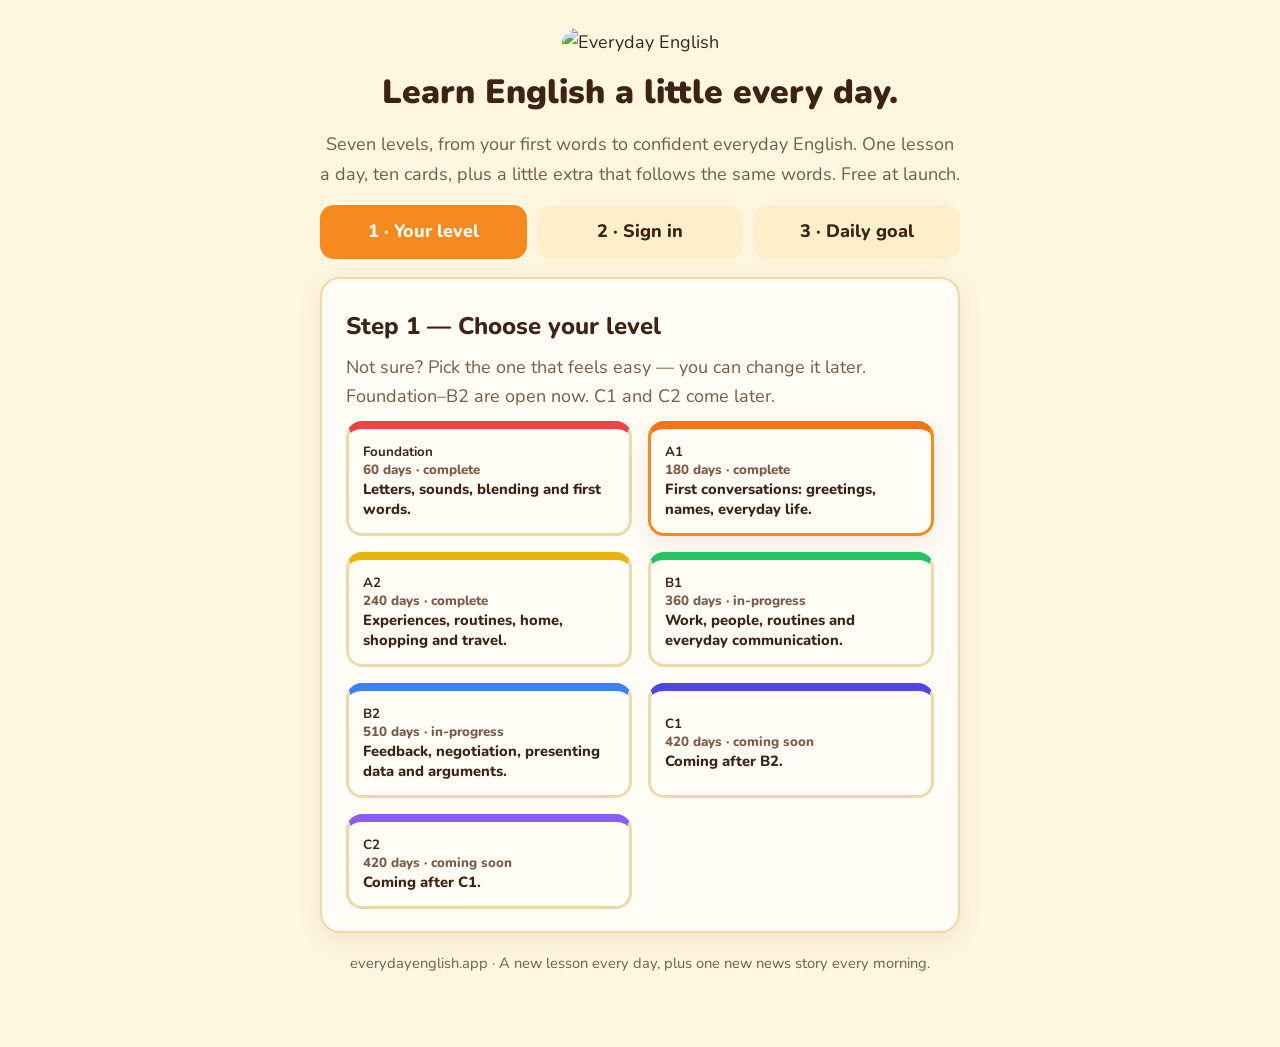
==== website/index.html @ fe1628c3 "Add Everyday English website v1 (static site in website/)" ====
<!DOCTYPE html>
<html lang="en">
<head>
<meta charset="utf-8">
<meta name="viewport" content="width=device-width, initial-scale=1">
<title>Everyday English — Learn English a little every day</title>
<link rel="stylesheet" href="styles.css">
<script src="data/data.js"></script>
<script src="app.js"></script>
</head>
<body>
<div class="wrap narrow">
  <p style="text-align:center;margin-top:28px">
    <img src="assets/logo-wordmark-1.webp" alt="Everyday English" style="max-width:340px;width:90%;border-radius:16px">
  </p>
  <h1 style="text-align:center">Learn English a little every day.</h1>
  <p style="text-align:center" class="muted">Seven levels, from your first words to confident everyday English.
  One lesson a day, ten cards, plus a little extra that follows the same words.
  Free at launch.</p>

  <div class="steps" id="steps">
    <div class="step on" data-step="1">1 · Your level</div>
    <div class="step" data-step="2">2 · Sign in</div>
    <div class="step" data-step="3">3 · Daily goal</div>
  </div>

  <!-- Step 1: level choice -->
  <section class="card" id="step1">
    <h2>Step 1 — Choose your level</h2>
    <p class="muted">Not sure? Pick the one that feels easy — you can change it later.
    Foundation–B2 are open now. C1 and C2 come later.</p>
    <div class="grid cols2" id="levelChoices"></div>
  </section>

  <!-- Step 2: sign-in (PLACEHOLDER — Firebase Auth not connected yet) -->
  <section class="card" id="step2" hidden>
    <h2>Step 2 — Sign in to save your progress</h2>
    <p>Your progress lives in your account, so it follows you from your computer
    to your phone. We never ask for your gender — only which colour theme you like,
    in Settings.</p>
    <div class="notice"><strong>Demo placeholder.</strong> Google and Apple sign-in are
    not connected yet — Firebase Auth is the next build step, and no account is
    created here. For this preview, tap a button to continue as a demo learner.
    Nothing is sent anywhere.</div>
    <p>
      <button class="btn google" id="googleBtn">Continue with Google</button>
      <button class="btn apple" id="appleBtn">Continue with Apple</button>
    </p>
    <p class="small muted" id="signinNote"></p>
  </section>

  <!-- Step 3: daily goal + reminder -->
  <section class="card" id="step3" hidden>
    <h2>Step 3 — Your daily goal</h2>
    <label for="goalMinutes">How long will you learn each day?</label>
    <select id="goalMinutes">
      <option value="10">10 minutes — one short lesson</option>
      <option value="20" selected>20 minutes — lesson + extras</option>
      <option value="30">30 minutes — lesson, extras + review</option>
    </select>
    <label for="reminderTime">Remind me at</label>
    <input type="time" id="reminderTime" value="09:00">
    <p class="small muted">Reminders are saved with your account. In this preview they are
    stored in this browser only (placeholder for a push / email reminder).</p>
    <p><button class="btn" id="startBtn">Start learning →</button></p>
  </section>

  <p class="small muted" style="text-align:center">everydayenglish.app · A new lesson every day,
  plus one new news story every morning.</p>
</div>

<script>
(function () {
  var data = window.EE_DATA, chosen = 'a1';
  var order = ['foundation','a1','a2','b1','b2','c1','c2'];
  var box = document.getElementById('levelChoices');
  order.forEach(function (key) {
    var lv = data.levels[key];
    var open = lv.status !== 'coming-soon';
    var b = document.createElement('button');
    b.className = 'theme-swatch' + (key === chosen ? ' on' : '');
    b.style.borderTop = '8px solid ' + lv.color;
    b.disabled = !open;
    b.innerHTML = '<strong>' + lv.name + '</strong><br><span class="muted">' +
      lv.days + ' days · ' + (open ? lv.status : 'coming soon') + '</span><br>' +
      '<span class="small">' + EE.esc(lv.note) + '</span>';
    b.onclick = function () {
      chosen = key;
      box.querySelectorAll('.theme-swatch').forEach(function (x) { x.classList.remove('on'); });
      b.classList.add('on');
      show(2);
    };
    box.appendChild(b);
  });
  function show(n) {
    document.querySelectorAll('.step').forEach(function (s) {
      s.classList.toggle('on', Number(s.dataset.step) <= n);
    });
    document.getElementById('step2').hidden = n < 2;
    document.getElementById('step3').hidden = n < 3;
    if (n >= 2) document.getElementById('step2').scrollIntoView({behavior:'smooth', block:'start'});
  }
  function demoSignIn(provider) {
    var p = EE.progress();
    p.provider = provider + ' (demo — Firebase Auth placeholder)';
    p.level = chosen;
    p.paidEntitlement = false; /* free at launch; flag exists from day one */
    EE.saveProgress(p);
    document.getElementById('signinNote').textContent =
      'Signed in as a demo learner with ' + provider + '. No real account was created.';
    show(3);
    document.getElementById('step3').scrollIntoView({behavior:'smooth'});
  }
  document.getElementById('googleBtn').onclick = function () { demoSignIn('Google'); };
  document.getElementById('appleBtn').onclick = function () { demoSignIn('Apple'); };
  document.getElementById('startBtn').onclick = function () {
    var p = EE.progress();
    p.level = chosen;
    p.goalMinutes = Number(document.getElementById('goalMinutes').value);
    p.reminderTime = document.getElementById('reminderTime').value;
    if (!p.currentDay) p.currentDay = 1;
    EE.saveProgress(p);
    location.href = 'home.html';
  };
})();
</script>
</body>
</html>
---- website/styles.css ----
/* Everyday English — v1 styles. CI: warm cream default, Nunito, rounded, large type.
   Themes are chosen in Settings and stored in localStorage (placeholder for
   a Firestore user profile). Level colours come from CI.md (rainbow order). */
@import url('https://fonts.googleapis.com/css2?family=Nunito:wght@400;600;700;800;900&display=swap');

:root{
  --bg:#FFF6E0; --surface:#FFFDF6; --surface-2:#FDEFC9;
  --text:#3D2314; --muted:#7A5A44;
  --primary:#F68A1E; --primary-dark:#D96F0A; --accent:#7A2A1A;
  --border:#F0D9A8; --good:#22C55E; --radius:20px;
  --level:#F68A1E;
  --shadow:0 6px 24px rgba(122,42,26,.10);
}
html[data-theme="male"]{
  --bg:#EAF2F8; --surface:#FFFFFF; --surface-2:#DCEBF5;
  --text:#122A44; --muted:#4A6B8A;
  --primary:#0F766E; --primary-dark:#0B5A54; --accent:#1E3A5F;
  --border:#C3D6E8;
  --shadow:0 6px 24px rgba(30,58,95,.12);
}
html[data-theme="female"]{
  --bg:#FFF5F7; --surface:#FFFFFF; --surface-2:#FDE7F0;
  --text:#4A2B3A; --muted:#8A5A74;
  --primary:#EC4899; --primary-dark:#C9337F; --accent:#7C3AED;
  --border:#F5C6DC;
  --shadow:0 6px 24px rgba(124,58,237,.10);
}
*{box-sizing:border-box}
body{
  margin:0; background:var(--bg); color:var(--text);
  font-family:'Nunito',system-ui,-apple-system,'Segoe UI',sans-serif;
  font-size:18px; line-height:1.65;
}
a{color:var(--primary-dark)}
h1,h2,h3{line-height:1.25;margin:.4em 0 .5em}
h1{font-size:2.1rem;font-weight:900}
h2{font-size:1.5rem;font-weight:800}
h3{font-size:1.2rem;font-weight:800}
p{margin:.5em 0}
.wrap{max-width:960px;margin:0 auto;padding:0 20px 64px}
.narrow{max-width:680px}
header.site{
  position:sticky;top:0;z-index:10;background:var(--bg);
  border-bottom:2px solid var(--border);
}
header.site .bar{max-width:960px;margin:0 auto;padding:10px 20px;
  display:flex;align-items:center;gap:16px;flex-wrap:wrap}
.logo img{height:52px;width:auto;display:block;border-radius:12px}
nav.main{display:flex;gap:6px;flex-wrap:wrap;margin-left:auto}
nav.main a{
  text-decoration:none;color:var(--text);font-weight:800;
  padding:8px 14px;border-radius:999px;
}
nav.main a:hover,nav.main a.active{background:var(--surface-2)}
.card{
  background:var(--surface);border:2px solid var(--border);
  border-radius:var(--radius);padding:22px 24px;margin:18px 0;
  box-shadow:var(--shadow);
}
.card.accent{border-color:var(--level);border-top:8px solid var(--level)}
.pill{
  display:inline-block;padding:4px 12px;border-radius:999px;
  background:var(--surface-2);font-weight:800;font-size:.85rem;
}
.pill.level{background:var(--level);color:#fff}
.btn{
  display:inline-block;border:0;cursor:pointer;text-decoration:none;
  background:var(--primary);color:#fff;font-weight:900;font-size:1.05rem;
  font-family:inherit;padding:14px 26px;border-radius:999px;
  box-shadow:0 4px 0 var(--primary-dark);
}
.btn:hover{filter:brightness(1.05)}
.btn:active{transform:translateY(2px);box-shadow:0 2px 0 var(--primary-dark)}
.btn.ghost{background:var(--surface);color:var(--text);
  border:2px solid var(--border);box-shadow:none}
.btn.google{background:#fff;color:#1f1f1f;border:2px solid #dadce0;box-shadow:0 2px 0 #dadce0}
.btn.apple{background:#111;color:#fff;box-shadow:0 4px 0 #000}
.btn.small{padding:9px 18px;font-size:.95rem}
.muted{color:var(--muted)}
.small{font-size:.92rem}
.grid{display:grid;gap:16px}
.grid.cols2{grid-template-columns:repeat(auto-fit,minmax(260px,1fr))}
.grid.cols3{grid-template-columns:repeat(auto-fit,minmax(200px,1fr))}
.level-card{cursor:pointer;text-decoration:none;color:inherit;display:block}
.level-card .top{display:flex;align-items:center;gap:14px}
.level-card h3{margin:0}
.ring{flex:0 0 auto}
.ring svg{display:block}
.ring .pct{font-weight:900;font-size:.9rem}
.visited-dot{
  display:inline-flex;align-items:center;gap:6px;font-weight:800;font-size:.9rem;
}
.visited-dot .dot{width:12px;height:12px;border-radius:50%;background:#D8C9A8;display:inline-block}
.visited-dot.done{color:var(--good)}
.visited-dot.done .dot{background:var(--good)}
.day-row{
  display:flex;align-items:center;gap:12px;padding:12px 6px;
  border-bottom:1px solid var(--border);text-decoration:none;color:inherit;
}
.day-row:hover{background:var(--surface-2);border-radius:12px}
.day-row .n{
  width:44px;height:44px;border-radius:50%;flex:0 0 auto;
  display:flex;align-items:center;justify-content:center;
  background:var(--surface-2);font-weight:900;
}
.day-row.done .n{background:var(--good);color:#fff}
.day-row .t{flex:1}
.tabs{display:flex;gap:8px;flex-wrap:wrap;margin:12px 0}
.tab{
  border:2px solid var(--border);background:var(--surface);
  font-family:inherit;font-weight:800;font-size:1rem;color:var(--text);
  padding:10px 16px;border-radius:999px;cursor:pointer;
}
.tab.active{background:var(--primary);border-color:var(--primary);color:#fff}
.tabpane{display:none}
.tabpane.active{display:block}
.flashcard{
  background:var(--surface-2);border-radius:16px;padding:20px;
  margin:10px 0;
}
.flashcard .word{font-size:1.6rem;font-weight:900}
.flashcard .ipa{color:var(--muted);font-weight:700}
.kv{display:grid;grid-template-columns:1fr 2fr;gap:6px 14px}
.kv dt{font-weight:900}
.kv dd{margin:0}
.notice{
  background:#FFF3CD;border:2px dashed #D9A406;border-radius:14px;
  padding:14px 18px;margin:16px 0;font-size:.95rem;
}
label{display:block;font-weight:800;margin:14px 0 6px}
select,input[type="time"]{
  font-family:inherit;font-size:1.05rem;padding:10px 14px;
  border:2px solid var(--border);border-radius:12px;background:var(--surface);
  color:var(--text);width:100%;max-width:320px;
}
.steps{display:flex;gap:10px;flex-wrap:wrap;margin:16px 0}
.step{
  flex:1;min-width:140px;text-align:center;padding:12px;border-radius:14px;
  background:var(--surface-2);font-weight:800;
}
.step.on{background:var(--primary);color:#fff}
blockquote{
  margin:12px 0;padding:14px 18px;border-left:6px solid var(--level);
  background:var(--surface-2);border-radius:0 14px 14px 0;font-style:italic;
}
footer.site{border-top:2px solid var(--border);padding:20px;text-align:center}
.theme-pick{display:flex;gap:12px;flex-wrap:wrap}
.theme-swatch{
  border:3px solid var(--border);border-radius:16px;padding:14px;cursor:pointer;
  background:var(--surface);font-family:inherit;font-weight:800;color:var(--text);
  min-width:150px;text-align:left;
}
.theme-swatch.on{border-color:var(--primary);box-shadow:var(--shadow)}
.theme-swatch .dots{display:flex;gap:6px;margin-bottom:8px}
.theme-swatch .dots i{width:22px;height:22px;border-radius:50%;display:block}
@media (max-width:600px){body{font-size:17px}h1{font-size:1.7rem}.logo img{height:42px}}
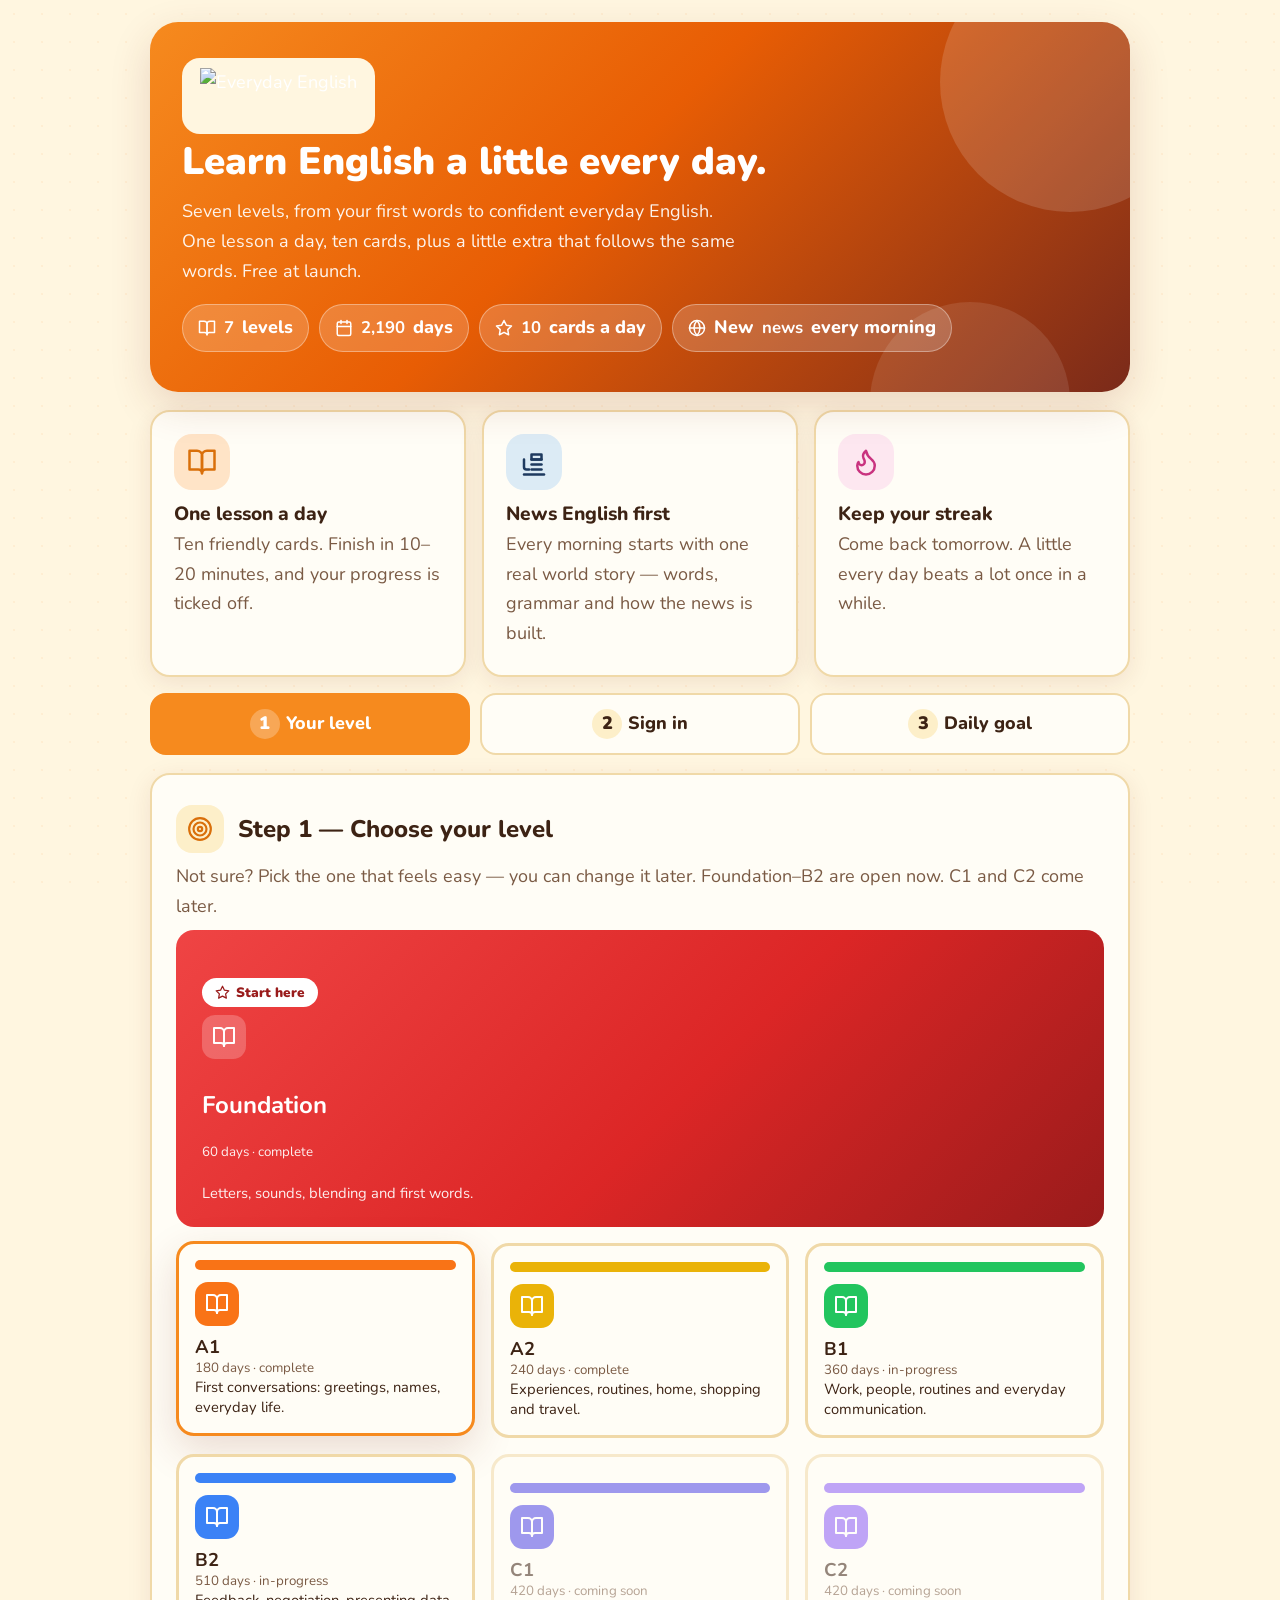
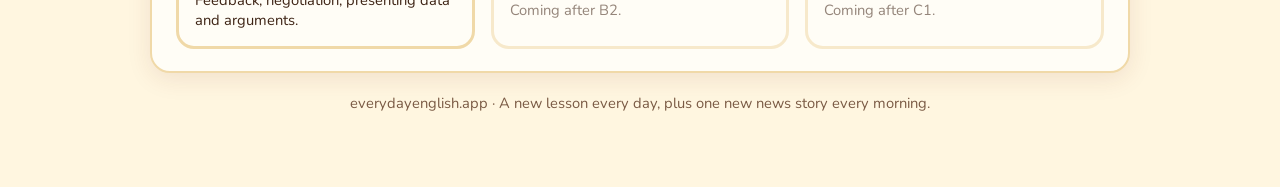
==== commit 5b537b15: "Website v2: professional design, SVG icons, colour blocks, Foundation full-width layout" ====
--- a/website/index.html
+++ b/website/index.html
@@ -5,28 +5,58 @@
 <meta name="viewport" content="width=device-width, initial-scale=1">
 <title>Everyday English — Learn English a little every day</title>
 <link rel="stylesheet" href="styles.css">
+<style>body{background:#FFF6E0;color:#3D2314;font-family:'Nunito',system-ui,sans-serif}img{max-width:100%}</style>
 <script src="data/data.js"></script>
 <script src="app.js"></script>
 </head>
 <body>
-<div class="wrap narrow">
-  <p style="text-align:center;margin-top:28px">
-    <img src="assets/logo-wordmark-1.webp" alt="Everyday English" style="max-width:340px;width:90%;border-radius:16px">
-  </p>
-  <h1 style="text-align:center">Learn English a little every day.</h1>
-  <p style="text-align:center" class="muted">Seven levels, from your first words to confident everyday English.
-  One lesson a day, ten cards, plus a little extra that follows the same words.
-  Free at launch.</p>
+<div class="wrap">
+  <!-- Hero -->
+  <section class="hero">
+    <span class="logo-band"><img src="assets/logo-wordmark-1.webp" alt="Everyday English"></span>
+    <h1>Learn English a little every day.</h1>
+    <p>Seven levels, from your first words to confident everyday English.
+    One lesson a day, ten cards, plus a little extra that follows the same words.
+    Free at launch.</p>
+    <div class="stat-chips">
+      <span class="stat-chip"><svg viewBox="0 0 24 24" fill="none" stroke="currentColor" stroke-width="2" stroke-linecap="round" stroke-linejoin="round"><path d="M2 3h6a4 4 0 0 1 4 4v14a3 3 0 0 0-3-3H2z"/><path d="M22 3h-6a4 4 0 0 0-4 4v14a3 3 0 0 1 3-3h7z"/></svg><b>7</b> levels</span>
+      <span class="stat-chip"><svg viewBox="0 0 24 24" fill="none" stroke="currentColor" stroke-width="2" stroke-linecap="round" stroke-linejoin="round"><rect x="3" y="4" width="18" height="18" rx="2"/><line x1="16" y1="2" x2="16" y2="6"/><line x1="8" y1="2" x2="8" y2="6"/><line x1="3" y1="10" x2="21" y2="10"/></svg><b>2,190</b> days</span>
+      <span class="stat-chip"><svg viewBox="0 0 24 24" fill="none" stroke="currentColor" stroke-width="2" stroke-linecap="round" stroke-linejoin="round"><polygon points="12 2 15.09 8.26 22 9.27 17 14.14 18.18 21.02 12 17.77 5.82 21.02 7 14.14 2 9.27 8.91 8.26 12 2"/></svg><b>10</b> cards a day</span>
+      <span class="stat-chip"><svg viewBox="0 0 24 24" fill="none" stroke="currentColor" stroke-width="2" stroke-linecap="round" stroke-linejoin="round"><circle cx="12" cy="12" r="10"/><line x1="2" y1="12" x2="22" y2="12"/><path d="M12 2a15.3 15.3 0 0 1 4 10 15.3 15.3 0 0 1-4 10 15.3 15.3 0 0 1-4-10 15.3 15.3 0 0 1 4-10z"/></svg>New <b>news</b> every morning</span>
+    </div>
+  </section>
+
+  <!-- Features -->
+  <div class="grid cols3" style="margin-top:18px">
+    <div class="feature-card">
+      <span class="ic-tile"><svg viewBox="0 0 24 24" fill="none" stroke="currentColor" stroke-width="2" stroke-linecap="round" stroke-linejoin="round"><path d="M2 3h6a4 4 0 0 1 4 4v14a3 3 0 0 0-3-3H2z"/><path d="M22 3h-6a4 4 0 0 0-4 4v14a3 3 0 0 1 3-3h7z"/></svg></span>
+      <h3>One lesson a day</h3>
+      <p>Ten friendly cards. Finish in 10–20 minutes, and your progress is ticked off.</p>
+    </div>
+    <div class="feature-card">
+      <span class="ic-tile"><svg viewBox="0 0 24 24" fill="none" stroke="currentColor" stroke-width="2" stroke-linecap="round" stroke-linejoin="round"><path d="M4 22h16"/><path d="M18 14h-8"/><path d="M18 18h-8"/><path d="M18 10h-8"/><path d="M10 6h8v4h-8zM4 10v6a2 2 0 0 0 2 2h2"/></svg></span>
+      <h3>News English first</h3>
+      <p>Every morning starts with one real world story — words, grammar and how the news is built.</p>
+    </div>
+    <div class="feature-card">
+      <span class="ic-tile"><svg viewBox="0 0 24 24" fill="none" stroke="currentColor" stroke-width="2" stroke-linecap="round" stroke-linejoin="round"><path d="M8.5 14.5A2.5 2.5 0 0 0 11 12c0-1.38-.5-2-1-3-1.072-2.143-.224-4.054 2-6 .5 2.5 2 4.9 4 6.5 2 1.6 3 3.5 3 5.5a7 7 0 1 1-14 0c0-1.153.433-2.294 1-3a2.5 2.5 0 0 0 2.5 2.5z"/></svg></span>
+      <h3>Keep your streak</h3>
+      <p>Come back tomorrow. A little every day beats a lot once in a while.</p>
+    </div>
+  </div>
 
   <div class="steps" id="steps">
-    <div class="step on" data-step="1">1 · Your level</div>
-    <div class="step" data-step="2">2 · Sign in</div>
-    <div class="step" data-step="3">3 · Daily goal</div>
+    <div class="step on" data-step="1"><span class="step-num">1</span>Your level</div>
+    <div class="step" data-step="2"><span class="step-num">2</span>Sign in</div>
+    <div class="step" data-step="3"><span class="step-num">3</span>Daily goal</div>
   </div>
 
   <!-- Step 1: level choice -->
   <section class="card" id="step1">
-    <h2>Step 1 — Choose your level</h2>
+    <div class="section-head">
+      <span class="ic-tile"><svg viewBox="0 0 24 24" fill="none" stroke="currentColor" stroke-width="2" stroke-linecap="round" stroke-linejoin="round"><circle cx="12" cy="12" r="10"/><circle cx="12" cy="12" r="6"/><circle cx="12" cy="12" r="2"/></svg></span>
+      <h2>Step 1 — Choose your level</h2>
+    </div>
     <p class="muted">Not sure? Pick the one that feels easy — you can change it later.
     Foundation–B2 are open now. C1 and C2 come later.</p>
     <div class="grid cols2" id="levelChoices"></div>
@@ -34,7 +64,10 @@
 
   <!-- Step 2: sign-in (PLACEHOLDER — Firebase Auth not connected yet) -->
   <section class="card" id="step2" hidden>
-    <h2>Step 2 — Sign in to save your progress</h2>
+    <div class="section-head">
+      <span class="ic-tile"><svg viewBox="0 0 24 24" fill="none" stroke="currentColor" stroke-width="2" stroke-linecap="round" stroke-linejoin="round"><path d="M17 21v-2a4 4 0 0 0-4-4H5a4 4 0 0 0-4 4v2"/><circle cx="9" cy="7" r="4"/><path d="M23 21v-2a4 4 0 0 0-3-3.87"/><path d="M16 3.13a4 4 0 0 1 0 7.75"/></svg></span>
+      <h2>Step 2 — Sign in to save your progress</h2>
+    </div>
     <p>Your progress lives in your account, so it follows you from your computer
     to your phone. We never ask for your gender — only which colour theme you like,
     in Settings.</p>
@@ -51,7 +84,10 @@
 
   <!-- Step 3: daily goal + reminder -->
   <section class="card" id="step3" hidden>
-    <h2>Step 3 — Your daily goal</h2>
+    <div class="section-head">
+      <span class="ic-tile"><svg viewBox="0 0 24 24" fill="none" stroke="currentColor" stroke-width="2" stroke-linecap="round" stroke-linejoin="round"><circle cx="12" cy="12" r="10"/><polyline points="12 6 12 12 16 14"/></svg></span>
+      <h2>Step 3 — Your daily goal</h2>
+    </div>
     <label for="goalMinutes">How long will you learn each day?</label>
     <select id="goalMinutes">
       <option value="10">10 minutes — one short lesson</option>
@@ -62,7 +98,7 @@
     <input type="time" id="reminderTime" value="09:00">
     <p class="small muted">Reminders are saved with your account. In this preview they are
     stored in this browser only (placeholder for a push / email reminder).</p>
-    <p><button class="btn" id="startBtn">Start learning →</button></p>
+    <p><button class="btn" id="startBtn">Start learning <svg viewBox="0 0 24 24" fill="none" stroke="currentColor" stroke-width="2" stroke-linecap="round" stroke-linejoin="round"><line x1="5" y1="12" x2="19" y2="12"/><polyline points="12 5 19 12 12 19"/></svg></button></p>
   </section>
 
   <p class="small muted" style="text-align:center">everydayenglish.app · A new lesson every day,
@@ -78,15 +114,17 @@
     var lv = data.levels[key];
     var open = lv.status !== 'coming-soon';
     var b = document.createElement('button');
-    b.className = 'theme-swatch' + (key === chosen ? ' on' : '');
-    b.style.borderTop = '8px solid ' + lv.color;
+    b.className = 'level-choice' + (key === chosen ? ' on' : '') + (key === 'foundation' ? ' featured' : '');
+    b.style.setProperty('--level', lv.color);
     b.disabled = !open;
-    b.innerHTML = '<strong>' + lv.name + '</strong><br><span class="muted">' +
+    b.innerHTML = (key === 'foundation' ? '<span class="start-badge">' + EE.icon('star') + ' Start here</span>' : '') +
+      '<span class="ic-tile level" style="--level:' + lv.color + '">' + EE.icon('book') + '</span>' +
+      '<br><strong>' + lv.name + '</strong><br><span class="muted">' +
       lv.days + ' days · ' + (open ? lv.status : 'coming soon') + '</span><br>' +
       '<span class="small">' + EE.esc(lv.note) + '</span>';
     b.onclick = function () {
       chosen = key;
-      box.querySelectorAll('.theme-swatch').forEach(function (x) { x.classList.remove('on'); });
+      box.querySelectorAll('.level-choice').forEach(function (x) { x.classList.remove('on'); });
       b.classList.add('on');
       show(2);
     };
--- a/website/styles.css
+++ b/website/styles.css
@@ -1,35 +1,59 @@
-/* Everyday English — v1 styles. CI: warm cream default, Nunito, rounded, large type.
+/* Everyday English — v2 design system.
+   CI: warm cream default, Nunito, rounded, large type. Wordmark No.1 only, no icon.
+   Level colours (rainbow, CI.md): Foundation #EF4444, A1 #F97316, A2 #EAB308,
+   B1 #22C55E, B2 #3B82F6, C1 #4F46E5, C2 #8B5CF6.
    Themes are chosen in Settings and stored in localStorage (placeholder for
-   a Firestore user profile). Level colours come from CI.md (rainbow order). */
+   a Firestore user profile). */
 @import url('https://fonts.googleapis.com/css2?family=Nunito:wght@400;600;700;800;900&display=swap');
 
 :root{
-  --bg:#FFF6E0; --surface:#FFFDF6; --surface-2:#FDEFC9;
-  --text:#3D2314; --muted:#7A5A44;
-  --primary:#F68A1E; --primary-dark:#D96F0A; --accent:#7A2A1A;
-  --border:#F0D9A8; --good:#22C55E; --radius:20px;
+  --bg:#FFF6E0; --surface:#FFFDF6; --surface-2:#FDEFC9; --surface-3:#FFF1D6;
+  --text:#3D2314; --muted:#7A5A44; --muted-2:#9C7B62;
+  --primary:#F68A1E; --primary-dark:#D96F0A; --primary-deep:#E85D04;
+  --accent:#7A2A1A;
+  --border:#F0D9A8; --good:#22C55E; --good-dark:#15803D;
+  --radius:20px; --radius-lg:28px;
   --level:#F68A1E;
   --shadow:0 6px 24px rgba(122,42,26,.10);
+  --shadow-lg:0 14px 40px rgba(122,42,26,.16);
+  --grad-hero:linear-gradient(135deg,#F68A1E 0%,#E85D04 45%,#7A2A1A 100%);
+  --grad-news:linear-gradient(135deg,#1E3A5F 0%,#4F46E5 55%,#7C3AED 100%);
+  --grad-warm:linear-gradient(135deg,#FFE8B3,#FFD166);
 }
 html[data-theme="male"]{
-  --bg:#EAF2F8; --surface:#FFFFFF; --surface-2:#DCEBF5;
-  --text:#122A44; --muted:#4A6B8A;
-  --primary:#0F766E; --primary-dark:#0B5A54; --accent:#1E3A5F;
+  --bg:#EAF2F8; --surface:#FFFFFF; --surface-2:#DCEBF5; --surface-3:#EAF2F8;
+  --text:#122A44; --muted:#4A6B8A; --muted-2:#6B8CA8;
+  --primary:#0F766E; --primary-dark:#0B5A54; --primary-deep:#0F766E;
+  --accent:#1E3A5F;
   --border:#C3D6E8;
   --shadow:0 6px 24px rgba(30,58,95,.12);
+  --shadow-lg:0 14px 40px rgba(30,58,95,.18);
+  --grad-hero:linear-gradient(135deg,#1E3A5F 0%,#0F766E 60%,#F68A1E 100%);
+  --grad-news:linear-gradient(135deg,#122A44 0%,#1E3A5F 55%,#0F766E 100%);
+  --grad-warm:linear-gradient(135deg,#DCEBF5,#BFE3DD);
 }
 html[data-theme="female"]{
-  --bg:#FFF5F7; --surface:#FFFFFF; --surface-2:#FDE7F0;
-  --text:#4A2B3A; --muted:#8A5A74;
-  --primary:#EC4899; --primary-dark:#C9337F; --accent:#7C3AED;
+  --bg:#FFF5F7; --surface:#FFFFFF; --surface-2:#FDE7F0; --surface-3:#FFF0F5;
+  --text:#4A2B3A; --muted:#8A5A74; --muted-2:#A87A96;
+  --primary:#EC4899; --primary-dark:#C9337F; --primary-deep:#DB2777;
+  --accent:#7C3AED;
   --border:#F5C6DC;
   --shadow:0 6px 24px rgba(124,58,237,.10);
+  --shadow-lg:0 14px 40px rgba(124,58,237,.16);
+  --grad-hero:linear-gradient(135deg,#F9A8D4 0%,#EC4899 50%,#7C3AED 100%);
+  --grad-news:linear-gradient(135deg,#7C3AED 0%,#EC4899 55%,#F9A8D4 100%);
+  --grad-warm:linear-gradient(135deg,#FDE7F0,#E9D5FF);
 }
 *{box-sizing:border-box}
 body{
   margin:0; background:var(--bg); color:var(--text);
   font-family:'Nunito',system-ui,-apple-system,'Segoe UI',sans-serif;
   font-size:18px; line-height:1.65;
+}
+body::before{ /* subtle warm dot texture across the whole site */
+  content:""; position:fixed; inset:0; z-index:-1; pointer-events:none;
+  background-image:radial-gradient(rgba(246,138,30,.07) 1.5px, transparent 1.5px);
+  background-size:28px 28px;
 }
 a{color:var(--primary-dark)}
 h1,h2,h3{line-height:1.25;margin:.4em 0 .5em}
@@ -37,42 +61,58 @@
 h2{font-size:1.5rem;font-weight:800}
 h3{font-size:1.2rem;font-weight:800}
 p{margin:.5em 0}
-.wrap{max-width:960px;margin:0 auto;padding:0 20px 64px}
-.narrow{max-width:680px}
+.wrap{max-width:1020px;margin:0 auto;padding:0 20px 64px}
+.narrow{max-width:720px}
+
+/* ---------- header ---------- */
 header.site{
-  position:sticky;top:0;z-index:10;background:var(--bg);
-  border-bottom:2px solid var(--border);
-}
-header.site .bar{max-width:960px;margin:0 auto;padding:10px 20px;
+  position:sticky;top:0;z-index:10;background:var(--surface);
+  border-bottom:3px solid var(--primary);
+  box-shadow:0 4px 18px rgba(122,42,26,.08);
+}
+header.site .bar{max-width:1020px;margin:0 auto;padding:10px 20px;
   display:flex;align-items:center;gap:16px;flex-wrap:wrap}
 .logo img{height:52px;width:auto;display:block;border-radius:12px}
+.logo{flex:0 0 auto}
 nav.main{display:flex;gap:6px;flex-wrap:wrap;margin-left:auto}
 nav.main a{
+  display:inline-flex;align-items:center;gap:6px;
   text-decoration:none;color:var(--text);font-weight:800;
-  padding:8px 14px;border-radius:999px;
-}
-nav.main a:hover,nav.main a.active{background:var(--surface-2)}
+  padding:9px 15px;border-radius:999px;
+}
+nav.main a svg{width:18px;height:18px}
+nav.main a:hover{background:var(--surface-2)}
+nav.main a.active{background:var(--primary);color:#fff}
+
+/* ---------- generic blocks ---------- */
 .card{
   background:var(--surface);border:2px solid var(--border);
   border-radius:var(--radius);padding:22px 24px;margin:18px 0;
   box-shadow:var(--shadow);
 }
 .card.accent{border-color:var(--level);border-top:8px solid var(--level)}
+.card.flat{box-shadow:none}
 .pill{
-  display:inline-block;padding:4px 12px;border-radius:999px;
+  display:inline-flex;align-items:center;gap:6px;
+  padding:5px 13px;border-radius:999px;
   background:var(--surface-2);font-weight:800;font-size:.85rem;
 }
+.pill svg{width:15px;height:15px}
 .pill.level{background:var(--level);color:#fff}
+.pill.level[data-level="a2"]{color:#3D2314}
+.pill.white{background:rgba(255,255,255,.22);color:#fff}
 .btn{
-  display:inline-block;border:0;cursor:pointer;text-decoration:none;
+  display:inline-flex;align-items:center;gap:8px;border:0;cursor:pointer;text-decoration:none;
   background:var(--primary);color:#fff;font-weight:900;font-size:1.05rem;
   font-family:inherit;padding:14px 26px;border-radius:999px;
   box-shadow:0 4px 0 var(--primary-dark);
 }
-.btn:hover{filter:brightness(1.05)}
+.btn svg{width:20px;height:20px}
+.btn:hover{filter:brightness(1.06)}
 .btn:active{transform:translateY(2px);box-shadow:0 2px 0 var(--primary-dark)}
 .btn.ghost{background:var(--surface);color:var(--text);
   border:2px solid var(--border);box-shadow:none}
+.btn.white{background:#fff;color:var(--accent);box-shadow:0 4px 0 rgba(0,0,0,.18)}
 .btn.google{background:#fff;color:#1f1f1f;border:2px solid #dadce0;box-shadow:0 2px 0 #dadce0}
 .btn.apple{background:#111;color:#fff;box-shadow:0 4px 0 #000}
 .btn.small{padding:9px 18px;font-size:.95rem}
@@ -81,9 +121,162 @@
 .grid{display:grid;gap:16px}
 .grid.cols2{grid-template-columns:repeat(auto-fit,minmax(260px,1fr))}
 .grid.cols3{grid-template-columns:repeat(auto-fit,minmax(200px,1fr))}
-.level-card{cursor:pointer;text-decoration:none;color:inherit;display:block}
-.level-card .top{display:flex;align-items:center;gap:14px}
-.level-card h3{margin:0}
+
+/* ---------- icons ---------- */
+.ic{width:22px;height:22px;flex:0 0 auto}
+.ic-tile{
+  width:52px;height:52px;border-radius:16px;flex:0 0 auto;
+  display:inline-flex;align-items:center;justify-content:center;
+  background:var(--surface-2);color:var(--primary-dark);
+}
+.ic-tile svg{width:28px;height:28px}
+.ic-tile.solid{background:var(--primary);color:#fff}
+.ic-tile.white{background:rgba(255,255,255,.22);color:#fff}
+.ic-tile.level{background:var(--level);color:#fff}
+.section-head{display:flex;align-items:center;gap:14px;margin:8px 0 4px}
+.section-head h2{margin:0}
+.section-head .ic-tile{width:48px;height:48px}
+.section-head .ic-tile svg{width:26px;height:26px}
+
+/* ---------- hero / stat chips ---------- */
+.hero{
+  background:var(--grad-hero);color:#fff;border-radius:var(--radius-lg);
+  padding:36px 32px;margin:22px 0 8px;box-shadow:var(--shadow-lg);
+  position:relative;overflow:hidden;
+}
+.hero::after{
+  content:"";position:absolute;right:-70px;top:-70px;width:260px;height:260px;
+  border-radius:50%;background:rgba(255,255,255,.14);
+}
+.hero::before{
+  content:"";position:absolute;right:60px;bottom:-110px;width:200px;height:200px;
+  border-radius:50%;background:rgba(255,255,255,.10);
+}
+.hero h1{color:#fff;margin:.1em 0 .3em;font-size:2.4rem}
+.hero p{color:rgba(255,255,255,.92);max-width:560px}
+.hero .logo-band{background:#FFF6E0;border-radius:18px;padding:10px 18px;display:inline-block}
+.hero .logo-band img{height:56px;width:auto;display:block}
+.hero-badge{
+  display:inline-flex;align-items:center;gap:7px;background:rgba(255,255,255,.22);
+  border:1px solid rgba(255,255,255,.4);color:#fff;font-weight:800;font-size:.9rem;
+  padding:6px 14px;border-radius:999px;
+}
+.hero-badge svg{width:16px;height:16px}
+.stat-chips{display:flex;gap:10px;flex-wrap:wrap;margin:18px 0 4px;position:relative;z-index:1}
+.stat-chip{
+  display:inline-flex;align-items:center;gap:8px;background:rgba(255,255,255,.18);
+  border:1px solid rgba(255,255,255,.35);border-radius:999px;padding:8px 15px;
+  font-weight:800;color:#fff;
+}
+.stat-chip svg{width:18px;height:18px}
+.stat-chip b{font-size:1.05rem}
+
+/* ---------- feature cards ---------- */
+.feature-card{
+  background:var(--surface);border:2px solid var(--border);border-radius:var(--radius);
+  padding:22px;box-shadow:var(--shadow);
+}
+.feature-card h3{margin:12px 0 4px}
+.feature-card p{margin:4px 0;color:var(--muted)}
+.feature-card .ic-tile{width:56px;height:56px;border-radius:18px}
+.feature-card .ic-tile svg{width:30px;height:30px}
+.feature-card:nth-child(1) .ic-tile{background:#FFE4C7;color:#D96F0A}
+.feature-card:nth-child(2) .ic-tile{background:#DCEBF5;color:#1E3A5F}
+.feature-card:nth-child(3) .ic-tile{background:#FDE7F0;color:#C9337F}
+
+/* ---------- level cards: full colour blocks ---------- */
+.level-card{
+  cursor:pointer;text-decoration:none;color:#fff;display:block;
+  background:linear-gradient(145deg,var(--level),color-mix(in srgb,var(--level) 72%,#000));
+  border-radius:var(--radius-lg);padding:24px;box-shadow:var(--shadow-lg);
+  border:0;position:relative;overflow:hidden;
+}
+.level-card::after{
+  content:"";position:absolute;right:-46px;top:-46px;width:150px;height:150px;
+  border-radius:50%;background:rgba(255,255,255,.16);
+}
+.level-card h3{margin:0;color:#fff;font-size:1.55rem}
+.level-card p{color:rgba(255,255,255,.92)}
+.level-card .small{color:rgba(255,255,255,.85)}
+.level-card .top{display:flex;align-items:center;gap:14px;position:relative;z-index:1}
+.level-card .body{position:relative;z-index:1}
+.level-card .ring{color:#fff}
+.level-card .ring svg circle:first-child{stroke:rgba(255,255,255,.35)}
+.level-card .ring svg text{fill:#fff}
+.level-card .pill.level{background:rgba(255,255,255,.25);color:#fff;border:1px solid rgba(255,255,255,.5)}
+.level-card[data-level="a2"]{color:#3D2314}
+.level-card[data-level="a2"] h3{color:#3D2314}
+.level-card[data-level="a2"] p,.level-card[data-level="a2"] .small{color:rgba(61,35,20,.85)}
+.level-card[data-level="a2"] .pill.level{background:rgba(255,255,255,.55);color:#3D2314;border-color:rgba(61,35,20,.25)}
+.level-card[data-level="a2"] .ring{color:#3D2314}
+.level-card[data-level="a2"] .ring svg text{fill:#3D2314}
+.level-card[data-level="a2"]::after{background:rgba(255,255,255,.35)}
+.level-card .progress{height:10px;border-radius:999px;background:rgba(255,255,255,.3);overflow:hidden;margin:14px 0 6px}
+.level-card .progress i{display:block;height:100%;background:#fff;border-radius:999px}
+.level-card[data-level="a2"] .progress{background:rgba(61,35,20,.18)}
+.level-card[data-level="a2"] .progress i{background:#3D2314}
+.level-card .go{
+  display:inline-flex;align-items:center;gap:7px;font-weight:900;margin-top:8px;
+  background:rgba(255,255,255,.22);border:1px solid rgba(255,255,255,.45);
+  padding:8px 16px;border-radius:999px;
+}
+.level-card[data-level="a2"] .go{background:rgba(255,255,255,.5);border-color:rgba(61,35,20,.3)}
+.level-card .go svg{width:17px;height:17px}
+.level-card.coming{opacity:.75}
+.level-card .big-icon{
+  position:absolute;right:14px;bottom:12px;width:64px;height:64px;opacity:.28;
+}
+.level-card .big-icon svg{width:100%;height:100%}
+
+/* level choice buttons on the landing page */
+.level-choice{
+  border:3px solid var(--border);border-radius:18px;padding:16px;cursor:pointer;
+  background:var(--surface);font-family:inherit;color:var(--text);
+  text-align:left;position:relative;overflow:hidden;
+}
+.level-choice::before{content:"";display:block;height:10px;border-radius:999px;
+  background:var(--level);margin-bottom:12px}
+.level-choice.on{border-color:var(--primary);box-shadow:var(--shadow-lg);transform:translateY(-2px)}
+.level-choice:disabled{opacity:.55;cursor:not-allowed}
+.level-choice strong{font-size:1.15rem}
+.level-choice .ic-tile{width:44px;height:44px;border-radius:13px;margin-bottom:8px}
+.level-choice .ic-tile svg{width:24px;height:24px}
+
+/* ---------- news ---------- */
+.news-hero{
+  background:var(--grad-news);color:#fff;border-radius:var(--radius-lg);
+  padding:32px;margin:20px 0;box-shadow:var(--shadow-lg);position:relative;overflow:hidden;
+}
+.news-hero::after{content:"";position:absolute;right:-60px;bottom:-90px;width:220px;height:220px;
+  border-radius:50%;background:rgba(255,255,255,.12)}
+.news-hero h1{color:#fff;margin:.3em 0;font-size:2rem}
+.news-hero p{color:rgba(255,255,255,.9)}
+.news-hero .meta{color:rgba(255,255,255,.85);font-weight:700}
+.vocab-grid{display:grid;grid-template-columns:repeat(auto-fit,minmax(240px,1fr));gap:12px;margin:12px 0}
+.vocab-card{
+  background:var(--surface-2);border:2px solid var(--border);border-left:8px solid var(--primary);
+  border-radius:16px;padding:14px 16px;
+}
+.vocab-card .word{font-size:1.2rem;font-weight:900}
+.vocab-card .ipa{color:var(--muted);font-weight:700;font-size:.92rem}
+.vocab-card p{margin:4px 0}
+.grammar-block{
+  background:var(--surface-3);border:2px solid var(--border);border-left:8px solid var(--level,#F68A1E);
+  border-radius:16px;padding:16px 18px;margin:12px 0;
+}
+.grammar-block h3{margin-top:0}
+.num-list{counter-reset:item;list-style:none;padding:0}
+.num-list li{
+  counter-increment:item;position:relative;padding:12px 12px 12px 52px;margin:10px 0;
+  background:var(--surface-2);border-radius:14px;
+}
+.num-list li::before{
+  content:counter(item);position:absolute;left:10px;top:10px;width:30px;height:30px;
+  border-radius:50%;background:var(--primary);color:#fff;font-weight:900;
+  display:flex;align-items:center;justify-content:center;
+}
+
+/* ---------- day / lesson ---------- */
 .ring{flex:0 0 auto}
 .ring svg{display:block}
 .ring .pct{font-weight:900;font-size:.9rem}
@@ -91,7 +284,7 @@
   display:inline-flex;align-items:center;gap:6px;font-weight:800;font-size:.9rem;
 }
 .visited-dot .dot{width:12px;height:12px;border-radius:50%;background:#D8C9A8;display:inline-block}
-.visited-dot.done{color:var(--good)}
+.visited-dot.done{color:var(--good-dark)}
 .visited-dot.done .dot{background:var(--good)}
 .day-row{
   display:flex;align-items:center;gap:12px;padding:12px 6px;
@@ -103,23 +296,41 @@
   display:flex;align-items:center;justify-content:center;
   background:var(--surface-2);font-weight:900;
 }
+.day-row .n svg{width:22px;height:22px}
 .day-row.done .n{background:var(--good);color:#fff}
 .day-row .t{flex:1}
 .tabs{display:flex;gap:8px;flex-wrap:wrap;margin:12px 0}
 .tab{
+  display:inline-flex;align-items:center;gap:7px;
   border:2px solid var(--border);background:var(--surface);
   font-family:inherit;font-weight:800;font-size:1rem;color:var(--text);
   padding:10px 16px;border-radius:999px;cursor:pointer;
 }
-.tab.active{background:var(--primary);border-color:var(--primary);color:#fff}
+.tab svg{width:18px;height:18px}
+.tab.active{background:var(--level,#F68A1E);border-color:var(--level,#F68A1E);color:#fff}
 .tabpane{display:none}
 .tabpane.active{display:block}
 .flashcard{
-  background:var(--surface-2);border-radius:16px;padding:20px;
-  margin:10px 0;
+  background:var(--surface-2);border:2px solid var(--border);
+  border-top:8px solid var(--level,#F68A1E);
+  border-radius:16px;padding:20px;margin:10px 0;
 }
 .flashcard .word{font-size:1.6rem;font-weight:900}
 .flashcard .ipa{color:var(--muted);font-weight:700}
+.flashcard .num-badge{
+  display:inline-flex;align-items:center;justify-content:center;
+  width:34px;height:34px;border-radius:50%;background:var(--level,#F68A1E);color:#fff;
+  font-weight:900;margin-right:8px;vertical-align:middle;
+}
+.lesson-head{
+  background:linear-gradient(135deg,var(--level),color-mix(in srgb,var(--level) 70%,#000));
+  color:#fff;border-radius:var(--radius-lg);padding:26px 28px;margin:18px 0;box-shadow:var(--shadow-lg);
+}
+.lesson-head[data-level="a2"]{color:#3D2314}
+.lesson-head[data-level="a2"] h1{color:#3D2314}
+.lesson-head[data-level="a2"] .pill.level{background:rgba(255,255,255,.55);color:#3D2314}
+.lesson-head h1{color:#fff;margin:.2em 0}
+.lesson-head .pill.level{background:rgba(255,255,255,.25);color:#fff;border:1px solid rgba(255,255,255,.5)}
 .kv{display:grid;grid-template-columns:1fr 2fr;gap:6px 14px}
 .kv dt{font-weight:900}
 .kv dd{margin:0}
@@ -135,22 +346,73 @@
 }
 .steps{display:flex;gap:10px;flex-wrap:wrap;margin:16px 0}
 .step{
-  flex:1;min-width:140px;text-align:center;padding:12px;border-radius:14px;
-  background:var(--surface-2);font-weight:800;
-}
-.step.on{background:var(--primary);color:#fff}
+  flex:1;min-width:140px;text-align:center;padding:14px 12px;border-radius:16px;
+  background:var(--surface);border:2px solid var(--border);font-weight:800;
+}
+.step .step-num{
+  display:inline-flex;align-items:center;justify-content:center;
+  width:30px;height:30px;border-radius:50%;background:var(--surface-2);
+  margin-right:6px;font-weight:900;
+}
+.step.on{background:var(--primary);border-color:var(--primary);color:#fff}
+.step.on .step-num{background:rgba(255,255,255,.25);color:#fff}
 blockquote{
-  margin:12px 0;padding:14px 18px;border-left:6px solid var(--level);
+  margin:12px 0;padding:16px 20px;border-left:6px solid var(--primary);
   background:var(--surface-2);border-radius:0 14px 14px 0;font-style:italic;
 }
 footer.site{border-top:2px solid var(--border);padding:20px;text-align:center}
 .theme-pick{display:flex;gap:12px;flex-wrap:wrap}
 .theme-swatch{
-  border:3px solid var(--border);border-radius:16px;padding:14px;cursor:pointer;
+  border:3px solid var(--border);border-radius:16px;padding:0;cursor:pointer;overflow:hidden;
   background:var(--surface);font-family:inherit;font-weight:800;color:var(--text);
-  min-width:150px;text-align:left;
-}
-.theme-swatch.on{border-color:var(--primary);box-shadow:var(--shadow)}
+  min-width:170px;text-align:left;
+}
+.theme-swatch.on{border-color:var(--primary);box-shadow:var(--shadow-lg)}
+.theme-swatch .preview{height:74px}
+.theme-swatch .preview.warm{background:linear-gradient(135deg,#FFF6E0 0%,#F68A1E 60%,#7A2A1A 100%)}
+.theme-swatch .preview.navy{background:linear-gradient(135deg,#EAF2F8 0%,#1E3A5F 55%,#0F766E 100%)}
+.theme-swatch .preview.pink{background:linear-gradient(135deg,#FFF5F7 0%,#F9A8D4 55%,#7C3AED 100%)}
+.theme-swatch .label{padding:12px 14px}
 .theme-swatch .dots{display:flex;gap:6px;margin-bottom:8px}
-.theme-swatch .dots i{width:22px;height:22px;border-radius:50%;display:block}
-@media (max-width:600px){body{font-size:17px}h1{font-size:1.7rem}.logo img{height:42px}}
+.theme-swatch .dots i{width:22px;height:22px;border-radius:50%;display:block;border:1px solid rgba(0,0,0,.12)}
+.unit-head{
+  display:flex;gap:14px;align-items:center;
+  background:var(--surface-2);border:2px solid var(--border);border-left:8px solid var(--level,#F68A1E);
+  border-radius:16px;padding:16px 18px;margin:14px 0;
+}
+@media (max-width:600px){
+  body{font-size:17px}h1{font-size:1.7rem}.logo img{height:42px}
+  .hero{padding:26px 20px}.hero h1{font-size:1.9rem}
+  .news-hero{padding:24px 20px}
+  .kv{grid-template-columns:1fr}
+}
+
+/* ---------- v2 layout correction: Foundation is a full-width featured card ----------
+   Order top to bottom: Foundation (full width), A1 | A2, B1 | B2, C1 | C2.
+   No 2-column grid with a lone C2 and an empty cell. */
+.level-choice.featured{
+  grid-column:1 / -1;
+  background:linear-gradient(135deg,#EF4444 0%,#DC2626 55%,#991B1B 100%);
+  color:#fff;border:0;padding:24px 26px;
+  display:flex;flex-direction:column;align-items:flex-start;gap:2px;
+}
+.level-choice.featured::before{background:rgba(255,255,255,.55)}
+.level-choice.featured strong{font-size:1.5rem;color:#fff}
+.level-choice.featured .muted,.level-choice.featured .small{color:rgba(255,255,255,.92)}
+.level-choice.featured .ic-tile{background:rgba(255,255,255,.22);color:#fff}
+.level-choice.featured .start-badge{
+  display:inline-flex;align-items:center;gap:6px;background:#fff;color:#991B1B;
+  font-weight:900;font-size:.85rem;padding:5px 13px;border-radius:999px;margin-bottom:6px;
+}
+.start-badge svg{width:15px;height:15px;flex:0 0 auto}
+.level-choice.featured.on{box-shadow:0 0 0 4px #fff,0 0 0 7px var(--primary);transform:none}
+.level-card.featured{grid-column:1 / -1;padding:30px 32px}
+.level-card.featured h3{font-size:2rem}
+.level-card.featured .start-badge{
+  display:inline-flex;align-items:center;gap:6px;background:rgba(255,255,255,.25);
+  border:1px solid rgba(255,255,255,.5);color:#fff;
+  font-weight:900;font-size:.85rem;padding:5px 13px;border-radius:999px;margin-bottom:10px;
+}
+/* A2 yellow: dark text on its lesson header, and a dark progress bar. */
+.lesson-head[data-level="a2"] p{color:rgba(61,35,20,.85)}
+.lesson-head[data-level="a2"] .progress{background:rgba(61,35,20,.18)}
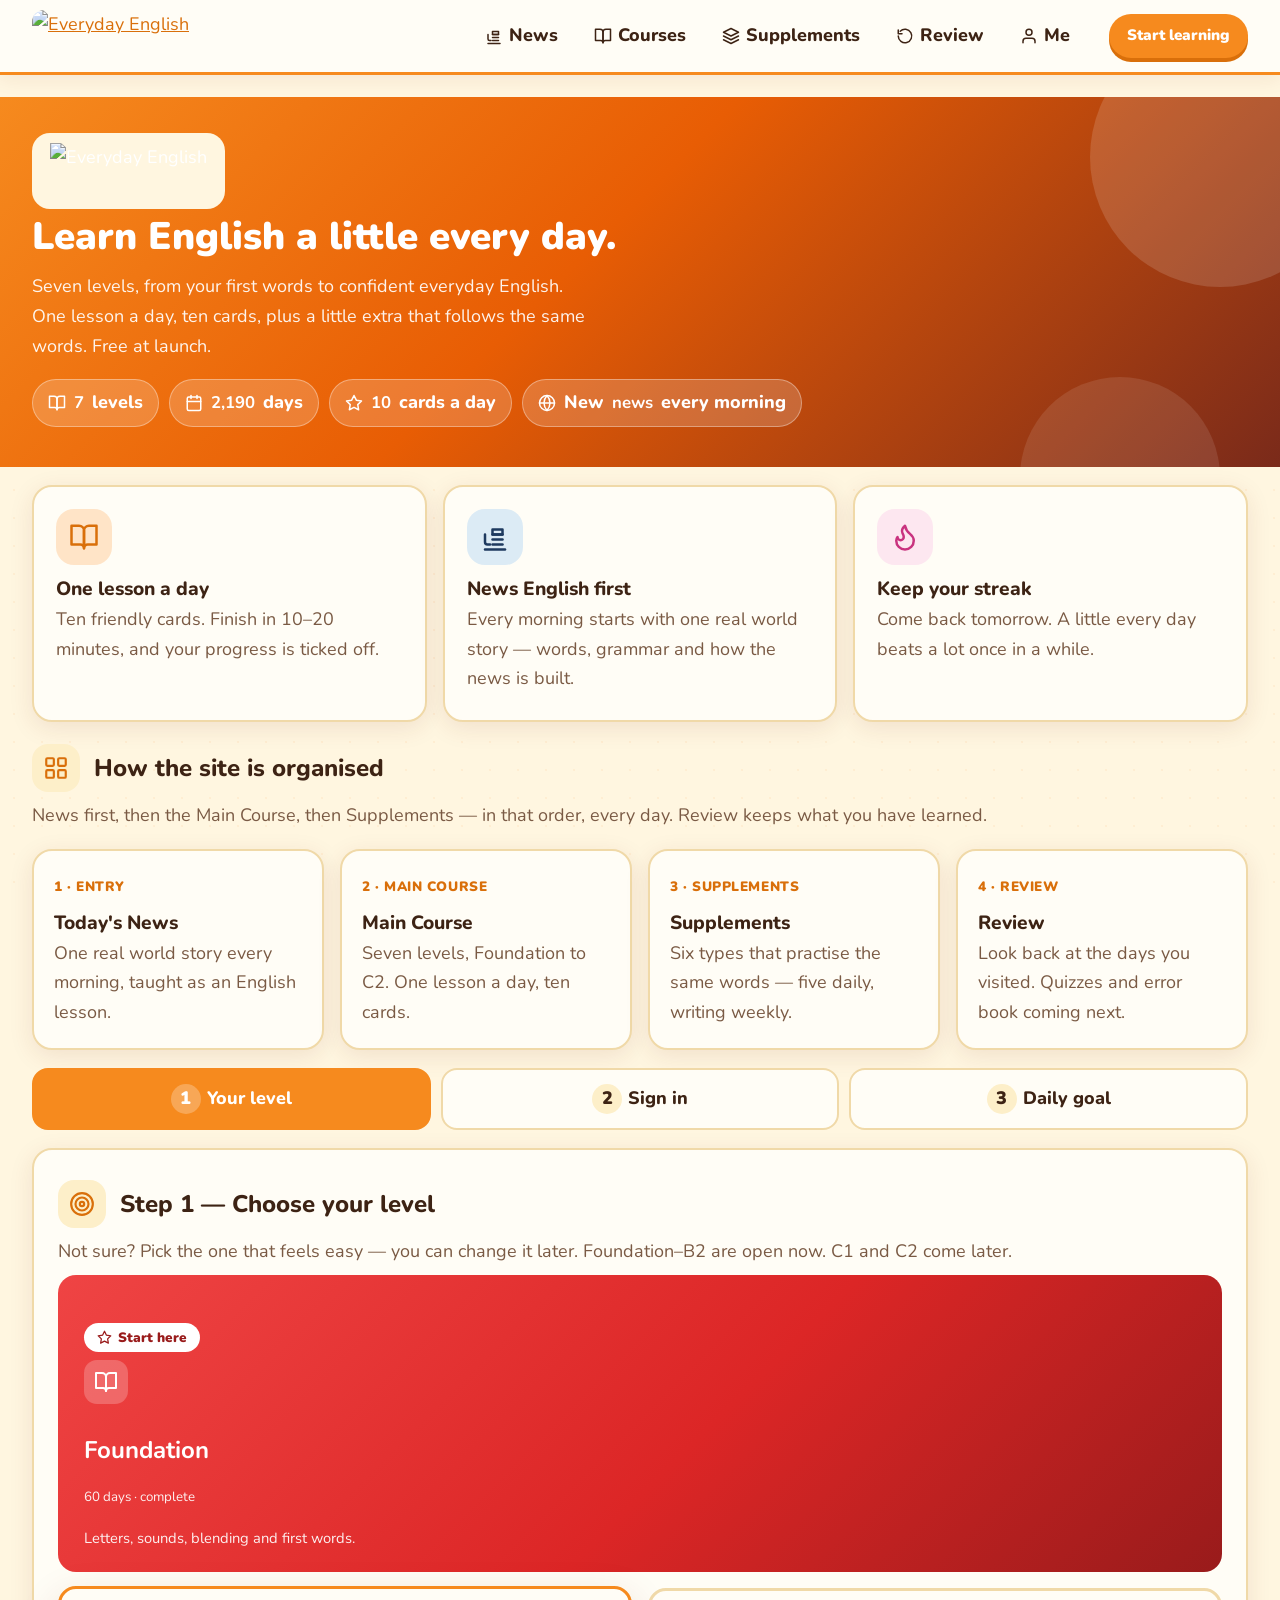
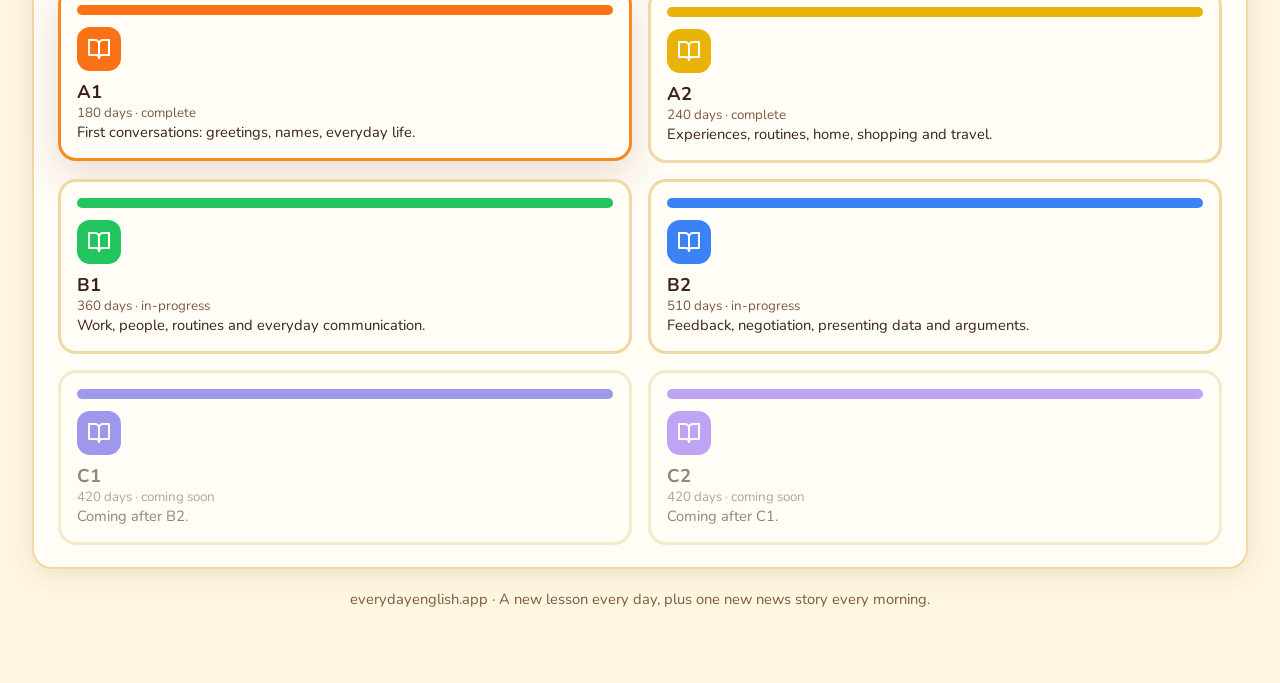
==== commit a2c4d1e4: "Website v3: full-width layout, app-ready nav (News/Courses/Supplements/Review/Me), supplements hub w" ====
--- a/website/index.html
+++ b/website/index.html
@@ -10,9 +10,20 @@
 <script src="app.js"></script>
 </head>
 <body>
+<header class="site"><div class="bar">
+  <a class="logo" href="home.html"><img src="assets/logo-wordmark-1.webp" alt="Everyday English"></a>
+  <nav class="main" aria-label="Main navigation">
+    <a href="home.html" data-nav="news"><svg viewBox="0 0 24 24" fill="none" stroke="currentColor" stroke-width="2" stroke-linecap="round" stroke-linejoin="round"><path d="M4 22h16"/><path d="M18 14h-8"/><path d="M18 18h-8"/><path d="M18 10h-8"/><path d="M10 6h8v4h-8zM4 10v6a2 2 0 0 0 2 2h2"/></svg>News</a>
+    <a href="courses.html" data-nav="courses"><svg viewBox="0 0 24 24" fill="none" stroke="currentColor" stroke-width="2" stroke-linecap="round" stroke-linejoin="round"><path d="M2 3h6a4 4 0 0 1 4 4v14a3 3 0 0 0-3-3H2z"/><path d="M22 3h-6a4 4 0 0 0-4 4v14a3 3 0 0 1 3-3h7z"/></svg>Courses</a>
+    <a href="supplements.html" data-nav="supplements"><svg viewBox="0 0 24 24" fill="none" stroke="currentColor" stroke-width="2" stroke-linecap="round" stroke-linejoin="round"><polygon points="12 2 2 7 12 12 22 7 12 2"/><polyline points="2 17 12 22 22 17"/><polyline points="2 12 12 17 22 12"/></svg>Supplements</a>
+    <a href="review.html" data-nav="review"><svg viewBox="0 0 24 24" fill="none" stroke="currentColor" stroke-width="2" stroke-linecap="round" stroke-linejoin="round"><path d="M3 12a9 9 0 1 0 2.6-6.4"/><polyline points="3 4 3 9 8 9"/></svg>Review</a>
+    <a href="settings.html" data-nav="me"><svg viewBox="0 0 24 24" fill="none" stroke="currentColor" stroke-width="2" stroke-linecap="round" stroke-linejoin="round"><path d="M20 21v-2a4 4 0 0 0-4-4H8a4 4 0 0 0-4 4v2"/><circle cx="12" cy="7" r="4"/></svg>Me</a>
+  </nav>
+  <a class="btn small header-cta" href="home.html">Start learning</a>
+</div></header>
 <div class="wrap">
   <!-- Hero -->
-  <section class="hero">
+  <section class="hero fullbleed">
     <span class="logo-band"><img src="assets/logo-wordmark-1.webp" alt="Everyday English"></span>
     <h1>Learn English a little every day.</h1>
     <p>Seven levels, from your first words to confident everyday English.
@@ -43,6 +54,19 @@
       <h3>Keep your streak</h3>
       <p>Come back tomorrow. A little every day beats a lot once in a while.</p>
     </div>
+  </div>
+
+
+  <div class="section-head" style="margin-top:22px">
+    <span class="ic-tile"><svg viewBox="0 0 24 24" fill="none" stroke="currentColor" stroke-width="2" stroke-linecap="round" stroke-linejoin="round"><rect x="3" y="3" width="7" height="7" rx="1"/><rect x="14" y="3" width="7" height="7" rx="1"/><rect x="14" y="14" width="7" height="7" rx="1"/><rect x="3" y="14" width="7" height="7" rx="1"/></svg></span>
+    <h2>How the site is organised</h2>
+  </div>
+  <p class="muted">News first, then the Main Course, then Supplements — in that order, every day. Review keeps what you have learned.</p>
+  <div class="ia-strip">
+    <a class="ia-card" href="home.html"><span class="step-no">1 · ENTRY</span><h3>Today's News</h3><p>One real world story every morning, taught as an English lesson.</p></a>
+    <a class="ia-card" href="courses.html"><span class="step-no">2 · MAIN COURSE</span><h3>Main Course</h3><p>Seven levels, Foundation to C2. One lesson a day, ten cards.</p></a>
+    <a class="ia-card" href="supplements.html"><span class="step-no">3 · SUPPLEMENTS</span><h3>Supplements</h3><p>Six types that practise the same words — five daily, writing weekly.</p></a>
+    <a class="ia-card" href="review.html"><span class="step-no">4 · REVIEW</span><h3>Review</h3><p>Look back at the days you visited. Quizzes and error book coming next.</p></a>
   </div>
 
   <div class="steps" id="steps">
@@ -162,5 +186,12 @@
   };
 })();
 </script>
+<nav class="tabbar" aria-label="App navigation">
+  <a href="home.html" data-tab="news"><svg viewBox="0 0 24 24" fill="none" stroke="currentColor" stroke-width="2" stroke-linecap="round" stroke-linejoin="round"><path d="M4 22h16"/><path d="M18 14h-8"/><path d="M18 18h-8"/><path d="M18 10h-8"/><path d="M10 6h8v4h-8zM4 10v6a2 2 0 0 0 2 2h2"/></svg><span>News</span></a>
+  <a href="courses.html" data-tab="courses"><svg viewBox="0 0 24 24" fill="none" stroke="currentColor" stroke-width="2" stroke-linecap="round" stroke-linejoin="round"><path d="M2 3h6a4 4 0 0 1 4 4v14a3 3 0 0 0-3-3H2z"/><path d="M22 3h-6a4 4 0 0 0-4 4v14a3 3 0 0 1 3-3h7z"/></svg><span>Courses</span></a>
+  <a href="supplements.html" data-tab="supplements"><svg viewBox="0 0 24 24" fill="none" stroke="currentColor" stroke-width="2" stroke-linecap="round" stroke-linejoin="round"><polygon points="12 2 2 7 12 12 22 7 12 2"/><polyline points="2 17 12 22 22 17"/><polyline points="2 12 12 17 22 12"/></svg><span>Supplements</span></a>
+  <a href="review.html" data-tab="review"><svg viewBox="0 0 24 24" fill="none" stroke="currentColor" stroke-width="2" stroke-linecap="round" stroke-linejoin="round"><path d="M3 12a9 9 0 1 0 2.6-6.4"/><polyline points="3 4 3 9 8 9"/></svg><span>Review</span></a>
+  <a href="settings.html" data-tab="me"><svg viewBox="0 0 24 24" fill="none" stroke="currentColor" stroke-width="2" stroke-linecap="round" stroke-linejoin="round"><path d="M20 21v-2a4 4 0 0 0-4-4H8a4 4 0 0 0-4 4v2"/><circle cx="12" cy="7" r="4"/></svg><span>Me</span></a>
+</nav>
 </body>
 </html>
--- a/website/styles.css
+++ b/website/styles.css
@@ -416,3 +416,124 @@
 /* A2 yellow: dark text on its lesson header, and a dark progress bar. */
 .lesson-head[data-level="a2"] p{color:rgba(61,35,20,.85)}
 .lesson-head[data-level="a2"] .progress{background:rgba(61,35,20,.18)}
+
+/* ================= v3 — full-width web layout + app-ready navigation ================ */
+/* James, 2026-11-20: web must fill the whole page (no narrow centre column);
+   mobile must adapt to a phone aspect ratio; the site will become an app, so
+   the same 5 destinations are the app's tab bar. Breakpoints: 1024px and 640px. */
+html,body{overflow-x:hidden}
+.wrap{max-width:1360px;padding:0 32px 64px}
+.narrow{max-width:880px}
+header.site .bar{max-width:1360px;padding:10px 32px}
+.header-cta{margin-left:8px}
+nav.main a.active{background:var(--primary);color:#fff}
+
+/* Full-bleed heroes: edge-to-edge bands inside the wide wrap. */
+.fullbleed{
+  width:100vw;max-width:100vw;
+  margin-left:calc(50% - 50vw);margin-right:calc(50% - 50vw);
+  border-radius:0;
+  padding-left:max(32px,calc((100vw - 1360px)/2 + 32px));
+  padding-right:max(32px,calc((100vw - 1360px)/2 + 32px));
+}
+.hero.fullbleed,.news-hero.fullbleed{box-shadow:none}
+
+/* Grids that stretch across the page. */
+.grid.cols3{grid-template-columns:repeat(3,minmax(0,1fr))}
+.grid.cols4{grid-template-columns:repeat(4,minmax(0,1fr))}
+.grid.cols2{grid-template-columns:repeat(2,minmax(0,1fr))}
+.grid.cols2.wide{grid-template-columns:repeat(2,minmax(0,1fr))}
+
+/* Two-column content + right sidebar (home / level / day on desktop). */
+.layout{display:grid;grid-template-columns:minmax(0,1fr) 340px;gap:24px;align-items:start}
+.layout-main{min-width:0}
+.sidebar{position:sticky;top:88px;display:flex;flex-direction:column;gap:16px}
+.sidebar .card{margin:0}
+.sidebar h3{margin:0 0 6px}
+.side-link{display:flex;align-items:center;gap:10px;padding:10px 4px;border-bottom:1px solid var(--border);text-decoration:none;color:inherit;font-weight:800}
+.side-link:last-child{border-bottom:0}
+.side-link svg{width:20px;height:20px;color:var(--primary-dark)}
+.side-link small{display:block;font-weight:600;color:var(--muted)}
+
+/* Stat row: 3–4 tiles across the full width. */
+.stat-row{display:grid;grid-template-columns:repeat(4,minmax(0,1fr));gap:16px;margin:18px 0}
+.stat-tile{background:var(--surface);border:2px solid var(--border);border-radius:var(--radius);padding:18px 20px;box-shadow:var(--shadow)}
+.stat-tile .num{font-size:1.9rem;font-weight:900;line-height:1.1}
+.stat-tile .lbl{font-weight:800;color:var(--muted)}
+.stat-tile .ic-tile{margin-bottom:8px}
+
+/* Supplement cards (hub + detail). Colour comes from the registry entry. */
+.supp-card{
+  display:block;text-decoration:none;color:inherit;background:var(--surface);
+  border:2px solid var(--border);border-radius:var(--radius-lg);overflow:hidden;
+  box-shadow:var(--shadow);
+}
+.supp-card .band{height:12px;background:var(--supp,#F68A1E)}
+.supp-card .body{padding:20px 22px}
+.supp-card h3{margin:10px 0 2px}
+.supp-card .zh{font-weight:800;color:var(--muted)}
+.supp-card p{color:var(--muted)}
+.supp-card .ic-tile{background:var(--supp,#F68A1E);color:#fff}
+.supp-card .go{font-weight:900;color:var(--primary-dark)}
+.level-chips{display:flex;gap:8px;flex-wrap:wrap;margin:12px 0}
+.level-chip{
+  display:inline-flex;align-items:center;gap:6px;text-decoration:none;
+  border:2px solid var(--border);background:var(--surface);color:var(--text);
+  font-weight:800;padding:9px 16px;border-radius:999px;font-family:inherit;cursor:pointer;
+}
+.level-chip .dot{width:12px;height:12px;border-radius:50%;background:var(--level,#F68A1E)}
+.level-chip.active{background:var(--text);border-color:var(--text);color:var(--surface)}
+.level-chip.active .dot{background:#fff}
+
+/* IA strip: News / Main Course / Supplements / Review cards on landing + courses. */
+.ia-strip{display:grid;grid-template-columns:repeat(4,minmax(0,1fr));gap:16px;margin:18px 0}
+.ia-card{display:block;text-decoration:none;color:inherit;background:var(--surface);border:2px solid var(--border);border-radius:var(--radius);padding:20px;box-shadow:var(--shadow)}
+.ia-card h3{margin:10px 0 4px}
+.ia-card p{margin:0;color:var(--muted)}
+.ia-card .step-no{font-size:.85rem;font-weight:900;color:var(--primary-dark);letter-spacing:.04em}
+
+/* Mobile bottom tab bar — the app's tab bar. Hidden on desktop. */
+.tabbar{
+  display:none;position:fixed;left:0;right:0;bottom:0;z-index:50;
+  background:var(--surface);border-top:2px solid var(--border);
+  padding:6px 4px calc(6px + env(safe-area-inset-bottom));
+  box-shadow:0 -6px 24px rgba(122,42,26,.10);
+}
+.tabbar a{
+  flex:1;display:flex;flex-direction:column;align-items:center;gap:2px;
+  text-decoration:none;color:var(--muted);font-weight:800;font-size:.78rem;
+  padding:6px 2px;border-radius:12px;min-height:52px;justify-content:center;
+}
+.tabbar a svg{width:24px;height:24px}
+.tabbar a.active{color:var(--primary-dark)}
+.tabbar a.active svg{color:var(--primary)}
+
+/* ---------- breakpoints ---------- */
+@media (max-width:1024px){
+  .wrap{padding:0 24px 64px}
+  header.site .bar{padding:10px 24px}
+  nav.main{display:none}              /* top nav links move to the bottom tab bar */
+  .header-cta{display:none}
+  .tabbar{display:flex}
+  body{padding-bottom:72px}           /* keep footer/content clear of the tab bar */
+  .layout{grid-template-columns:minmax(0,1fr)}
+  .sidebar{position:static}
+  .grid.cols4{grid-template-columns:repeat(2,minmax(0,1fr))}
+  .ia-strip{grid-template-columns:repeat(2,minmax(0,1fr))}
+  .stat-row{grid-template-columns:repeat(2,minmax(0,1fr))}
+  .level-card.featured{padding:24px}
+}
+@media (max-width:640px){
+  body{font-size:17px}
+  .wrap{padding:0 16px 64px}
+  header.site .bar{padding:8px 16px}
+  .logo img{height:40px}
+  .grid.cols2,.grid.cols3,.grid.cols4,.ia-strip,.stat-row{grid-template-columns:minmax(0,1fr)}
+  .hero{padding:26px 20px}
+  .hero h1{font-size:1.9rem}
+  .news-hero{padding:24px 20px}
+  .fullbleed{padding-left:16px;padding-right:16px}
+  .btn{padding:13px 20px}
+  .tabbar a{font-size:.72rem;min-height:56px}
+  .level-choice.featured{padding:20px}
+}
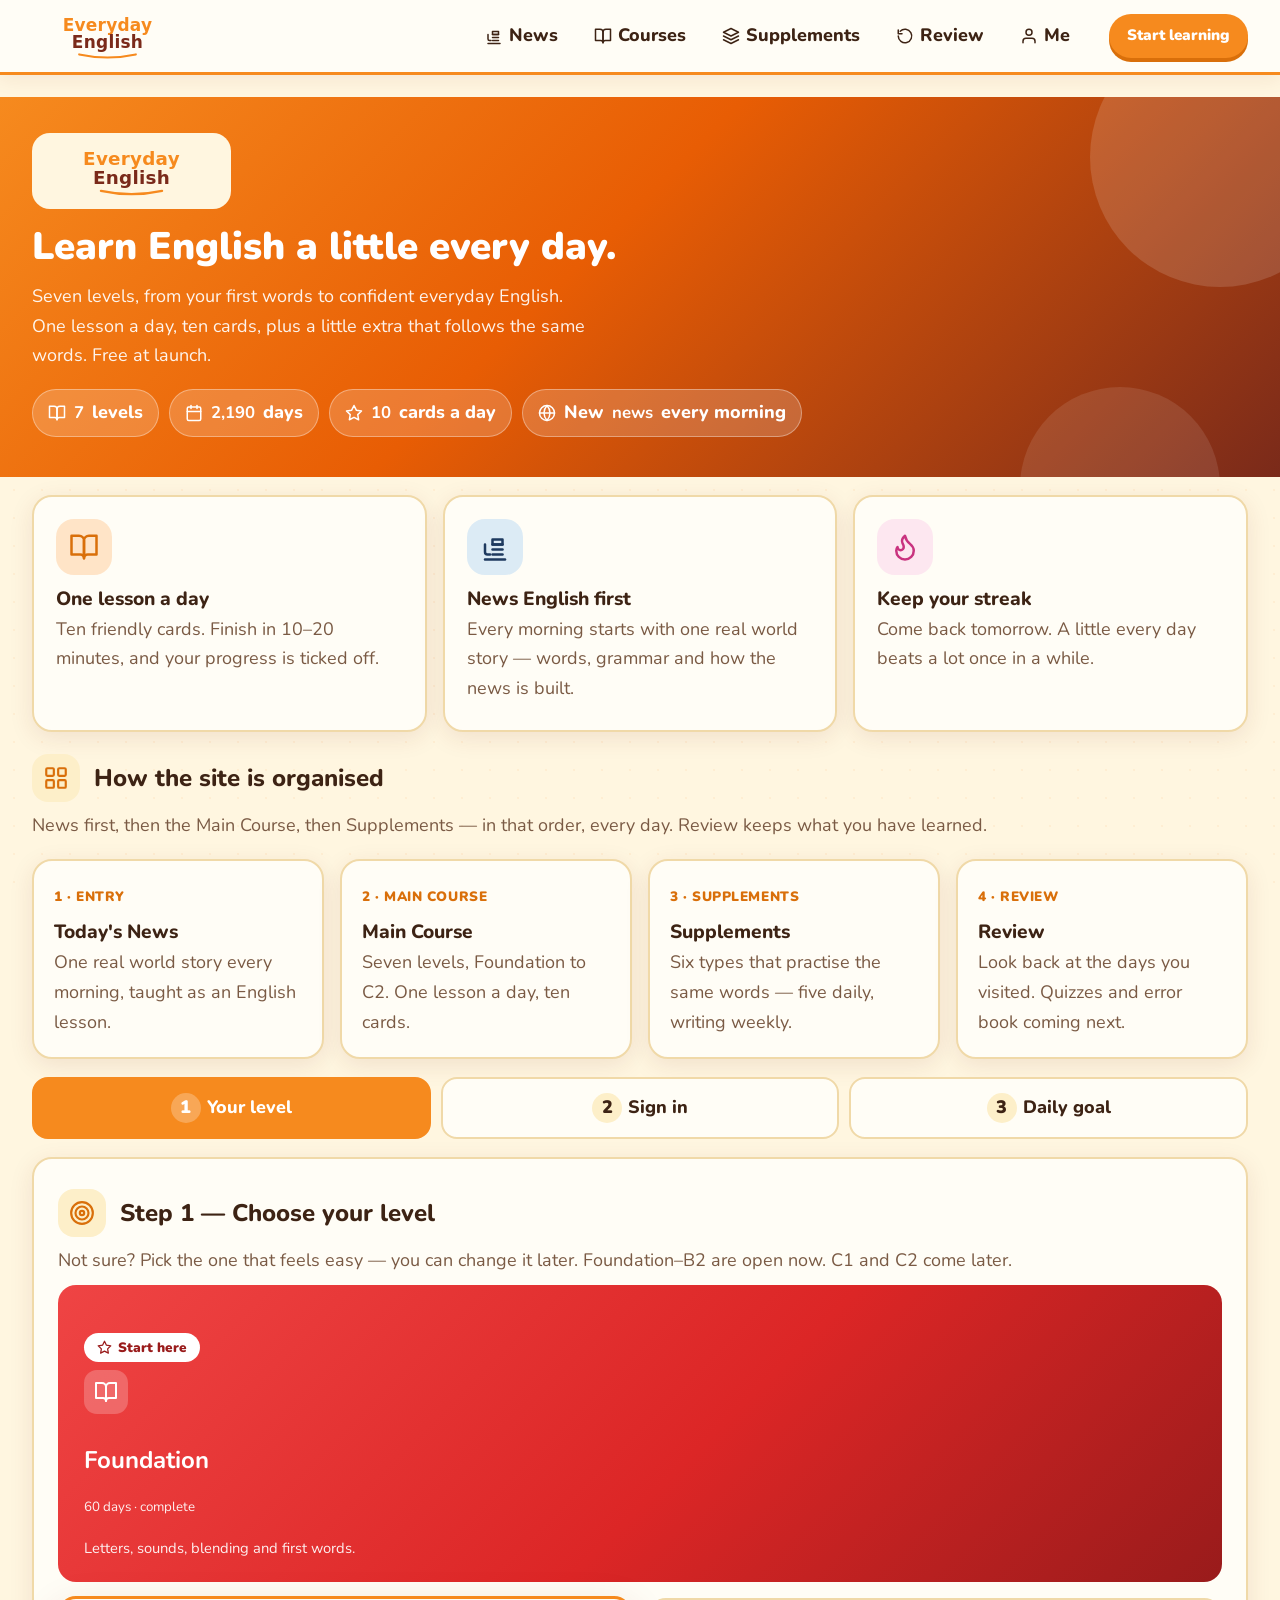
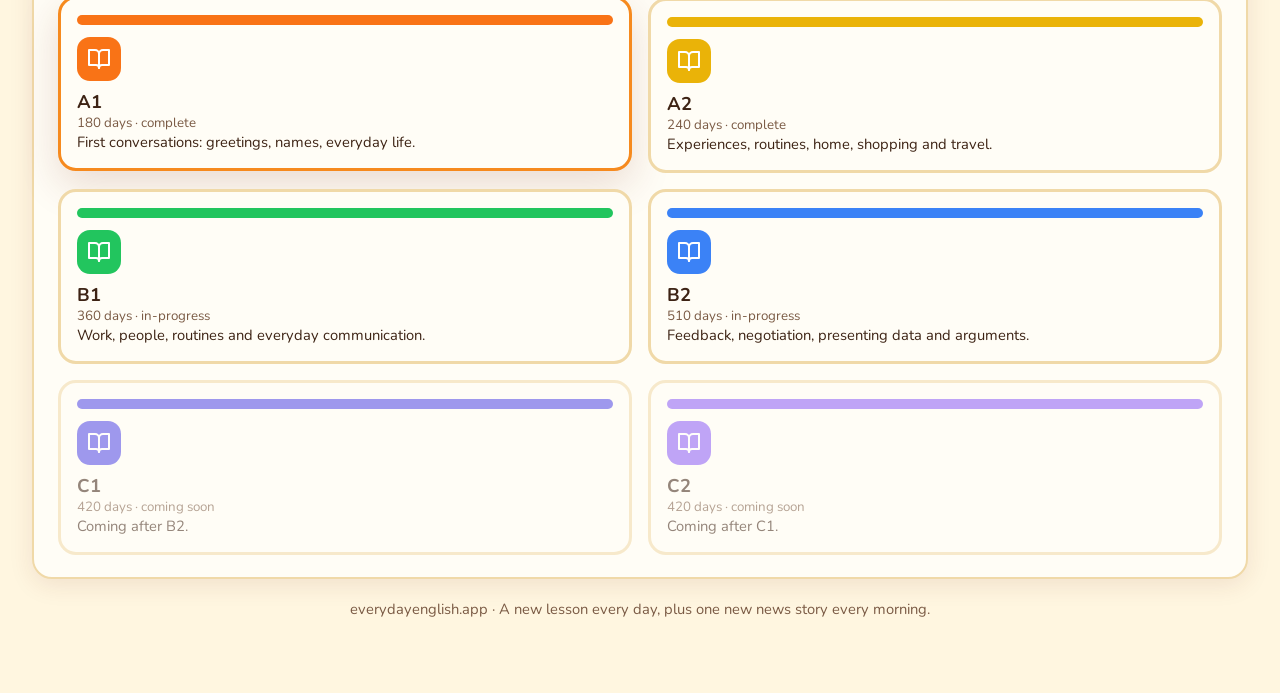
==== commit 3fce5438: "Logo as SVG wordmark (pushable as code) + supplement order: flashcards, phrasal verbs, idioms, sente" ====
--- a/website/index.html
+++ b/website/index.html
@@ -11,7 +11,7 @@
 </head>
 <body>
 <header class="site"><div class="bar">
-  <a class="logo" href="home.html"><img src="assets/logo-wordmark-1.webp" alt="Everyday English"></a>
+  <a class="logo" href="home.html"><img src="assets/logo-wordmark-1.svg" alt="Everyday English"></a>
   <nav class="main" aria-label="Main navigation">
     <a href="home.html" data-nav="news"><svg viewBox="0 0 24 24" fill="none" stroke="currentColor" stroke-width="2" stroke-linecap="round" stroke-linejoin="round"><path d="M4 22h16"/><path d="M18 14h-8"/><path d="M18 18h-8"/><path d="M18 10h-8"/><path d="M10 6h8v4h-8zM4 10v6a2 2 0 0 0 2 2h2"/></svg>News</a>
     <a href="courses.html" data-nav="courses"><svg viewBox="0 0 24 24" fill="none" stroke="currentColor" stroke-width="2" stroke-linecap="round" stroke-linejoin="round"><path d="M2 3h6a4 4 0 0 1 4 4v14a3 3 0 0 0-3-3H2z"/><path d="M22 3h-6a4 4 0 0 0-4 4v14a3 3 0 0 1 3-3h7z"/></svg>Courses</a>
@@ -24,7 +24,7 @@
 <div class="wrap">
   <!-- Hero -->
   <section class="hero fullbleed">
-    <span class="logo-band"><img src="assets/logo-wordmark-1.webp" alt="Everyday English"></span>
+    <span class="logo-band"><img src="assets/logo-wordmark-1.svg" alt="Everyday English"></span>
     <h1>Learn English a little every day.</h1>
     <p>Seven levels, from your first words to confident everyday English.
     One lesson a day, ten cards, plus a little extra that follows the same words.
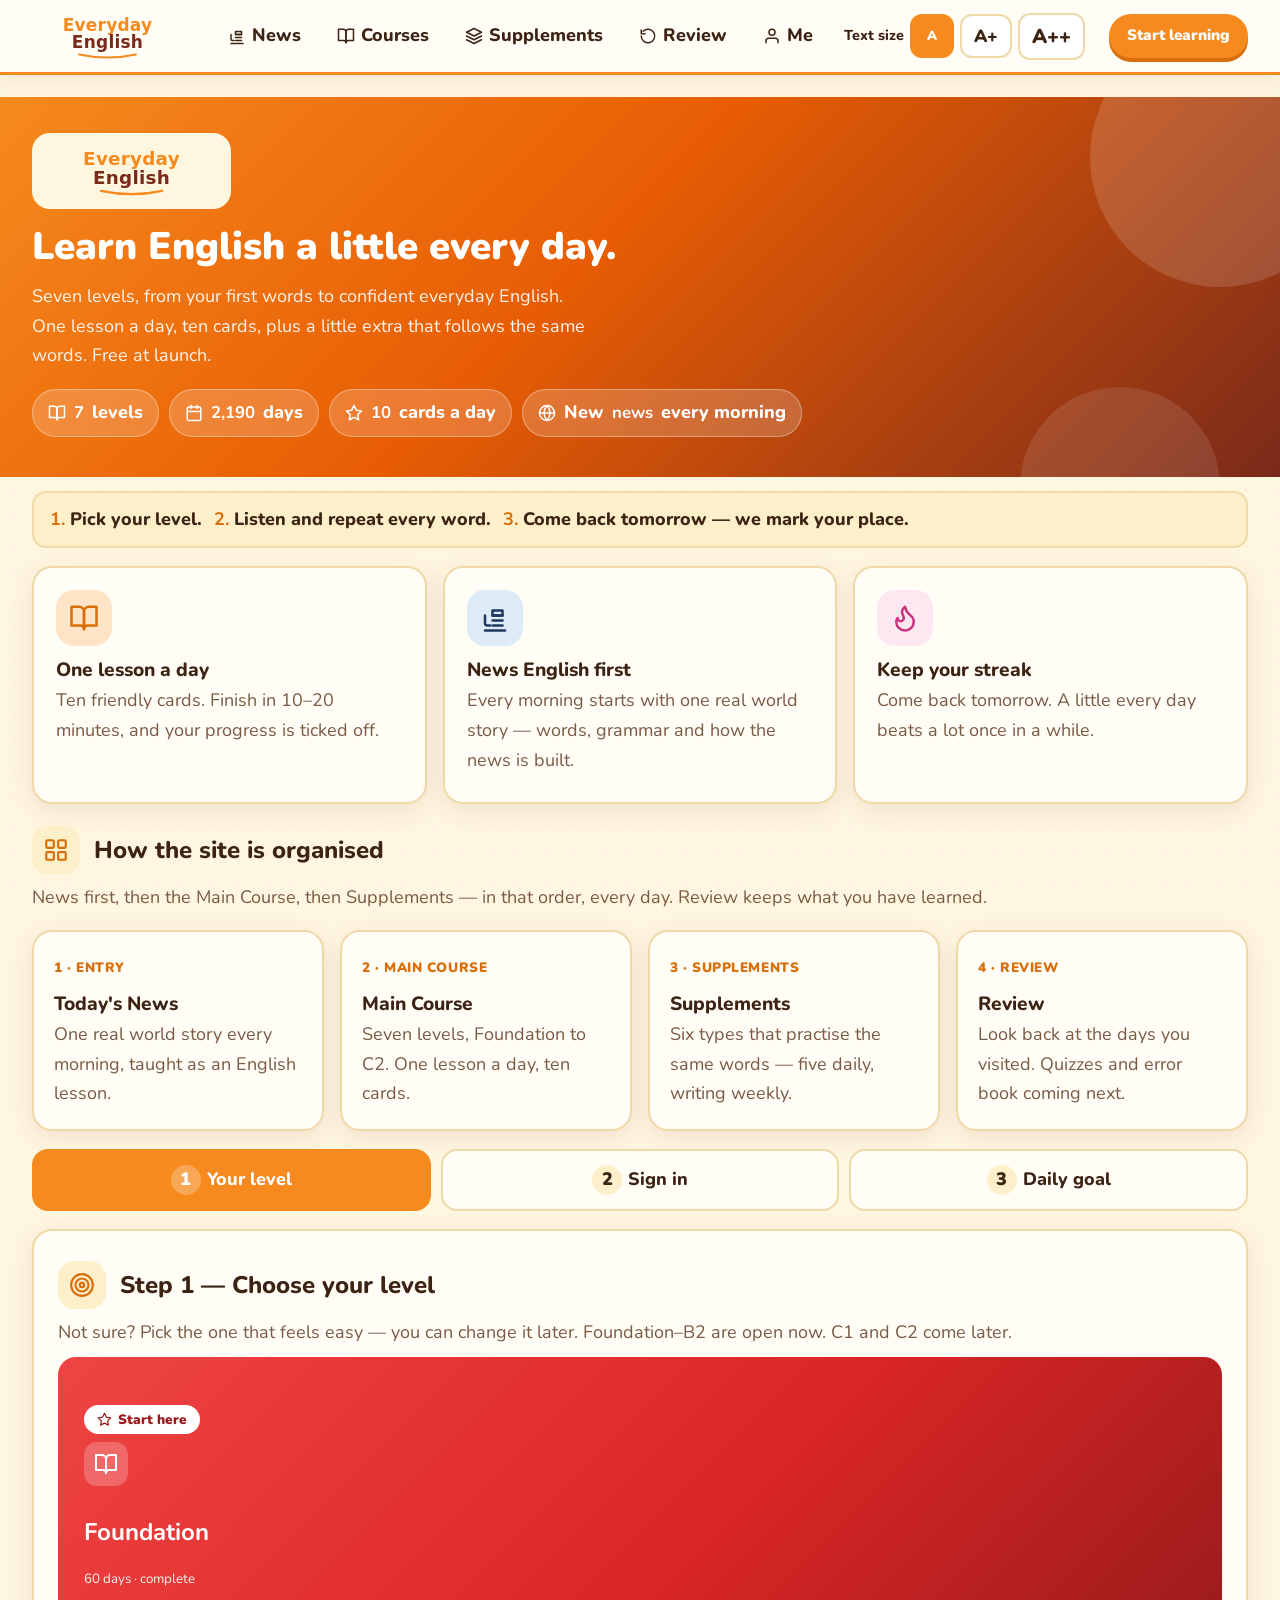
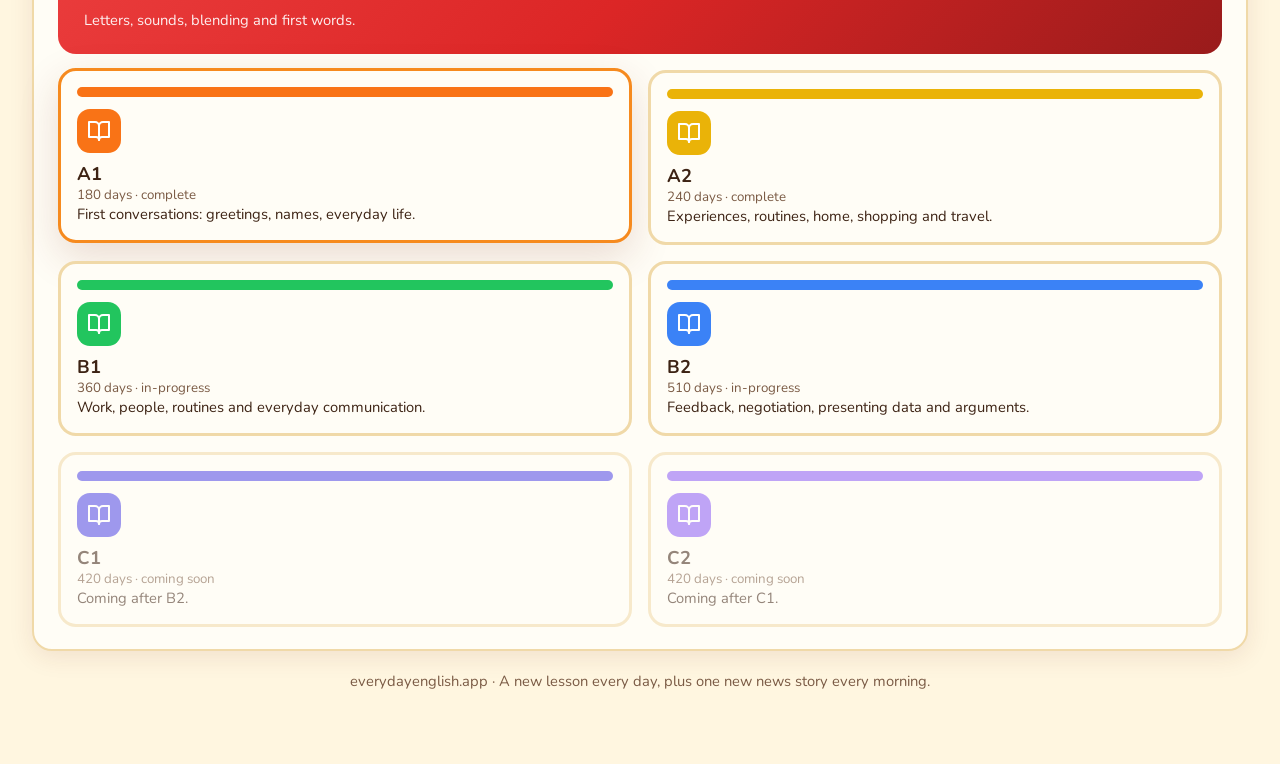
==== commit ab44af6e: "Simplify + audio everywhere + text size: collapsible level units, 3-step guides, Listen buttons on e" ====
--- a/website/index.html
+++ b/website/index.html
@@ -36,6 +36,13 @@
       <span class="stat-chip"><svg viewBox="0 0 24 24" fill="none" stroke="currentColor" stroke-width="2" stroke-linecap="round" stroke-linejoin="round"><circle cx="12" cy="12" r="10"/><line x1="2" y1="12" x2="22" y2="12"/><path d="M12 2a15.3 15.3 0 0 1 4 10 15.3 15.3 0 0 1-4 10 15.3 15.3 0 0 1-4-10 15.3 15.3 0 0 1 4-10z"/></svg>New <b>news</b> every morning</span>
     </div>
   </section>
+
+  <!-- How to use this site: 3 plain steps -->
+  <div class="howto">
+    <span><b>1.</b> Pick your level.</span>
+    <span><b>2.</b> Listen and repeat every word.</span>
+    <span><b>3.</b> Come back tomorrow — we mark your place.</span>
+  </div>
 
   <!-- Features -->
   <div class="grid cols3" style="margin-top:18px">
--- a/website/styles.css
+++ b/website/styles.css
@@ -48,7 +48,7 @@
 body{
   margin:0; background:var(--bg); color:var(--text);
   font-family:'Nunito',system-ui,-apple-system,'Segoe UI',sans-serif;
-  font-size:18px; line-height:1.65;
+  font-size:1.125rem; line-height:1.65;
 }
 body::before{ /* subtle warm dot texture across the whole site */
   content:""; position:fixed; inset:0; z-index:-1; pointer-events:none;
@@ -381,7 +381,7 @@
   border-radius:16px;padding:16px 18px;margin:14px 0;
 }
 @media (max-width:600px){
-  body{font-size:17px}h1{font-size:1.7rem}.logo img{height:42px}
+  body{font-size:1.0625rem}h1{font-size:1.7rem}.logo img{height:42px}
   .hero{padding:26px 20px}.hero h1{font-size:1.9rem}
   .news-hero{padding:24px 20px}
   .kv{grid-template-columns:1fr}
@@ -468,12 +468,12 @@
   border:2px solid var(--border);border-radius:var(--radius-lg);overflow:hidden;
   box-shadow:var(--shadow);
 }
-.supp-card .band{height:12px;background:var(--supp,#F68A1E)}
+.supp-card .band{height:12px;background:var(--surface-2);border-bottom:2px solid var(--border)}
 .supp-card .body{padding:20px 22px}
 .supp-card h3{margin:10px 0 2px}
 .supp-card .zh{font-weight:800;color:var(--muted)}
 .supp-card p{color:var(--muted)}
-.supp-card .ic-tile{background:var(--supp,#F68A1E);color:#fff}
+.supp-card .ic-tile{background:var(--surface-2);color:var(--text);border:2px solid var(--border)}
 .supp-card .go{font-weight:900;color:var(--primary-dark)}
 .level-chips{display:flex;gap:8px;flex-wrap:wrap;margin:12px 0}
 .level-chip{
@@ -524,7 +524,7 @@
   .level-card.featured{padding:24px}
 }
 @media (max-width:640px){
-  body{font-size:17px}
+  body{font-size:1.0625rem}
   .wrap{padding:0 16px 64px}
   header.site .bar{padding:8px 16px}
   .logo img{height:40px}
@@ -537,3 +537,38 @@
   .tabbar a{font-size:.72rem;min-height:56px}
   .level-choice.featured{padding:20px}
 }
+
+/* Read aloud (news lesson, v3.1): one Listen button per paragraph, never read-all. */
+.read-controls{display:flex;gap:10px;align-items:center;flex-wrap:wrap;background:var(--surface-2);border:2px solid var(--border);border-radius:14px;padding:10px 14px;margin:0 0 18px}
+.read-controls label{font-weight:800;margin:0}
+.read-controls select{width:auto;max-width:160px;padding:8px 10px}
+.listen-btn{display:inline-flex;align-items:center;gap:6px;border:2px solid var(--primary);background:#fff;color:var(--primary-dark);font-family:inherit;font-weight:900;font-size:1rem;min-height:44px;padding:10px 16px;border-radius:999px;cursor:pointer;margin:0 8px 4px 0;vertical-align:middle}
+.listen-btn svg{width:16px;height:16px;flex:0 0 auto}
+.listen-btn:hover{background:var(--surface-2)}
+.listen-btn.playing{background:var(--primary);border-color:var(--primary);color:#fff}
+.speaking{background:var(--surface-2);border-radius:12px;box-shadow:inset 0 0 0 2px var(--primary)}
+blockquote.speaking,li.speaking{padding-left:14px}
+
+/* Text size control (header on every page + Settings card). 44px tap targets. */
+.font-size{display:inline-flex;align-items:center;gap:6px;flex-wrap:wrap}
+.font-size-label{font-weight:800;font-size:.9rem}
+.font-size button{min-height:44px;min-width:44px;padding:8px 12px;border:2px solid var(--border);background:#fff;color:var(--text);border-radius:12px;font-family:inherit;font-weight:900;cursor:pointer}
+.font-size button[data-font-size="large"]{font-size:1.1rem}
+.font-size button[data-font-size="extra"]{font-size:1.25rem}
+.font-size button.active{background:var(--primary);border-color:var(--primary);color:#fff}
+.font-size button:focus-visible{outline:3px solid var(--primary);outline-offset:2px}
+
+/* How-to strip: 3 plain steps at the top of a page, so any learner knows what to do. */
+.howto{display:flex;gap:12px;flex-wrap:wrap;background:var(--surface-2);border:2px solid var(--border);border-radius:14px;padding:12px 16px;margin:14px 0;font-weight:800}
+.howto b{color:var(--primary-dark)}
+
+/* Collapsible units on level pages: only the next unit starts open. */
+details.unit summary{cursor:pointer;list-style:none}
+details.unit summary::-webkit-details-marker{display:none}
+details.unit summary:focus-visible{outline:3px solid var(--primary);outline-offset:2px;border-radius:16px}
+details.unit .unit-hint{font-size:.9rem;color:var(--muted);font-weight:800;white-space:nowrap}
+details.unit[open] .unit-hint{display:none}
+
+/* Tappable words: tap any .speakable word to hear it. */
+.speakable{cursor:pointer}
+.speakable:focus-visible{outline:3px solid var(--primary);outline-offset:2px;border-radius:8px}
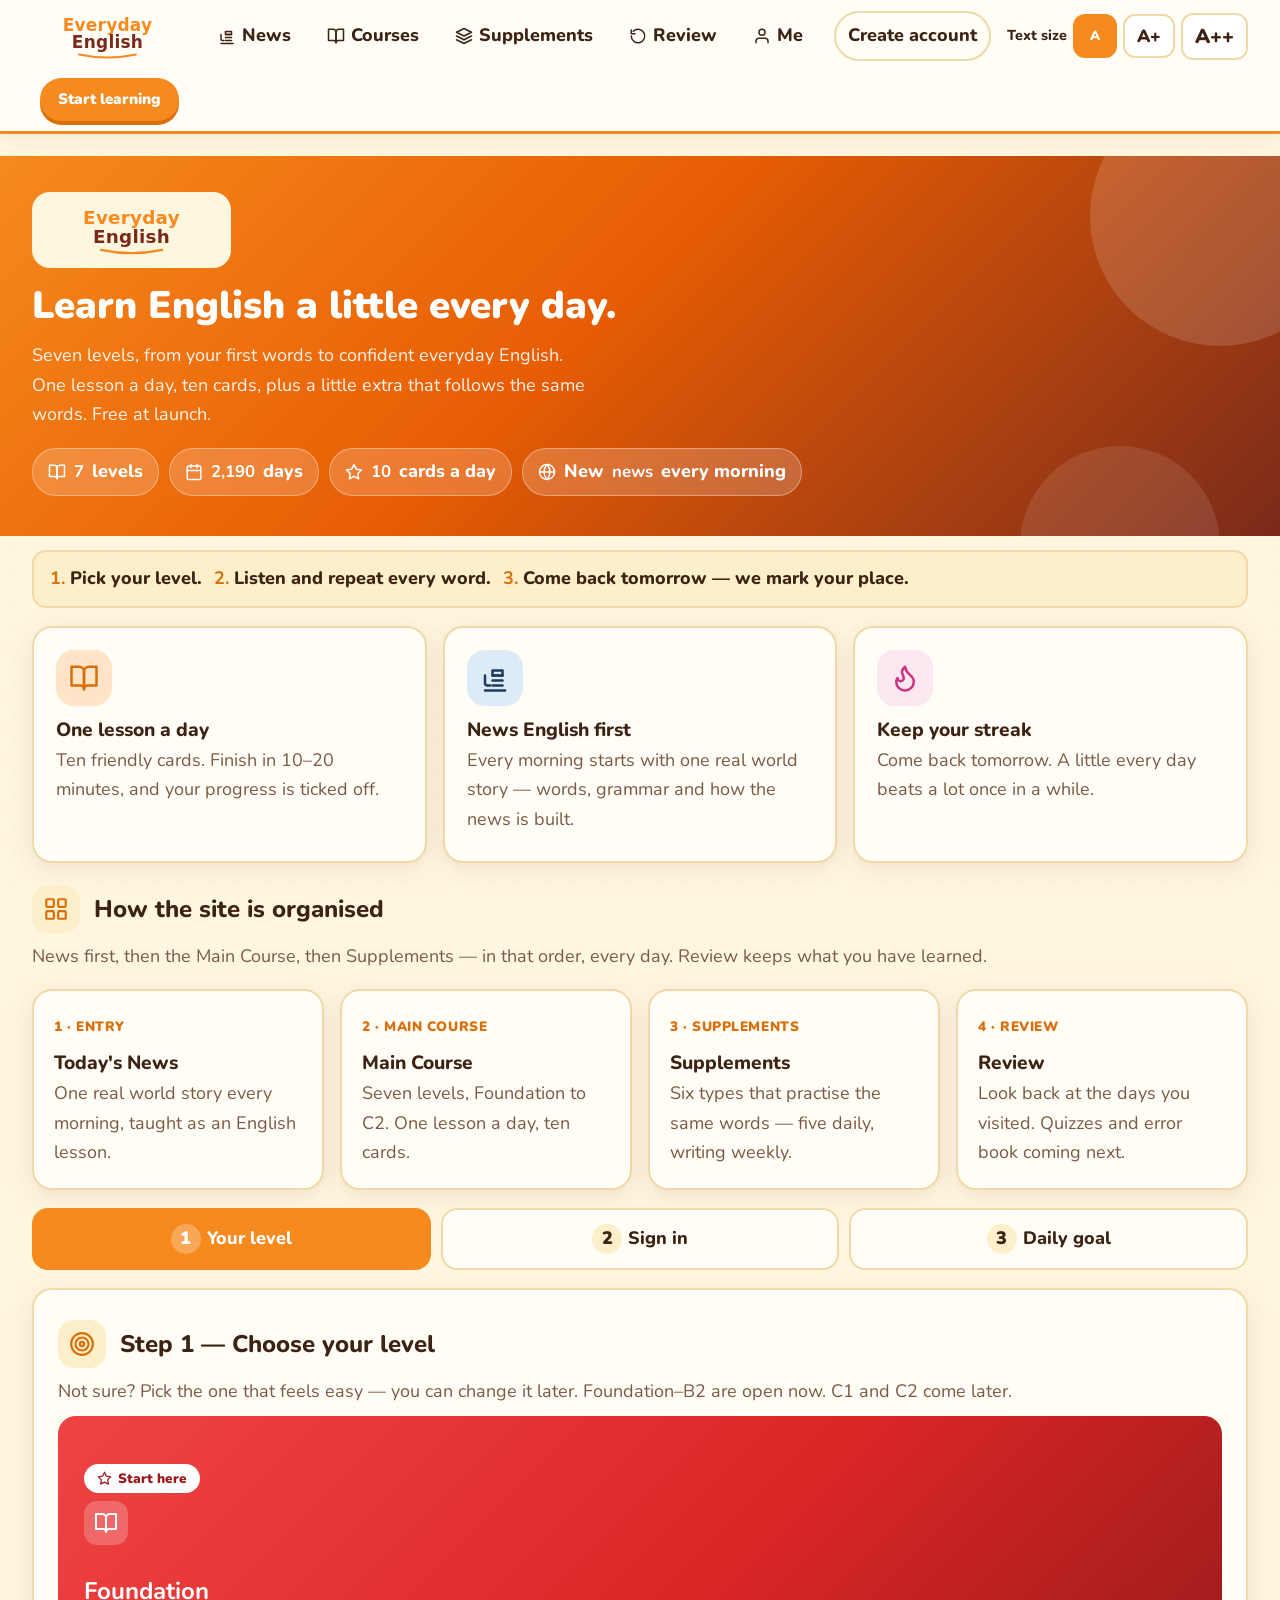
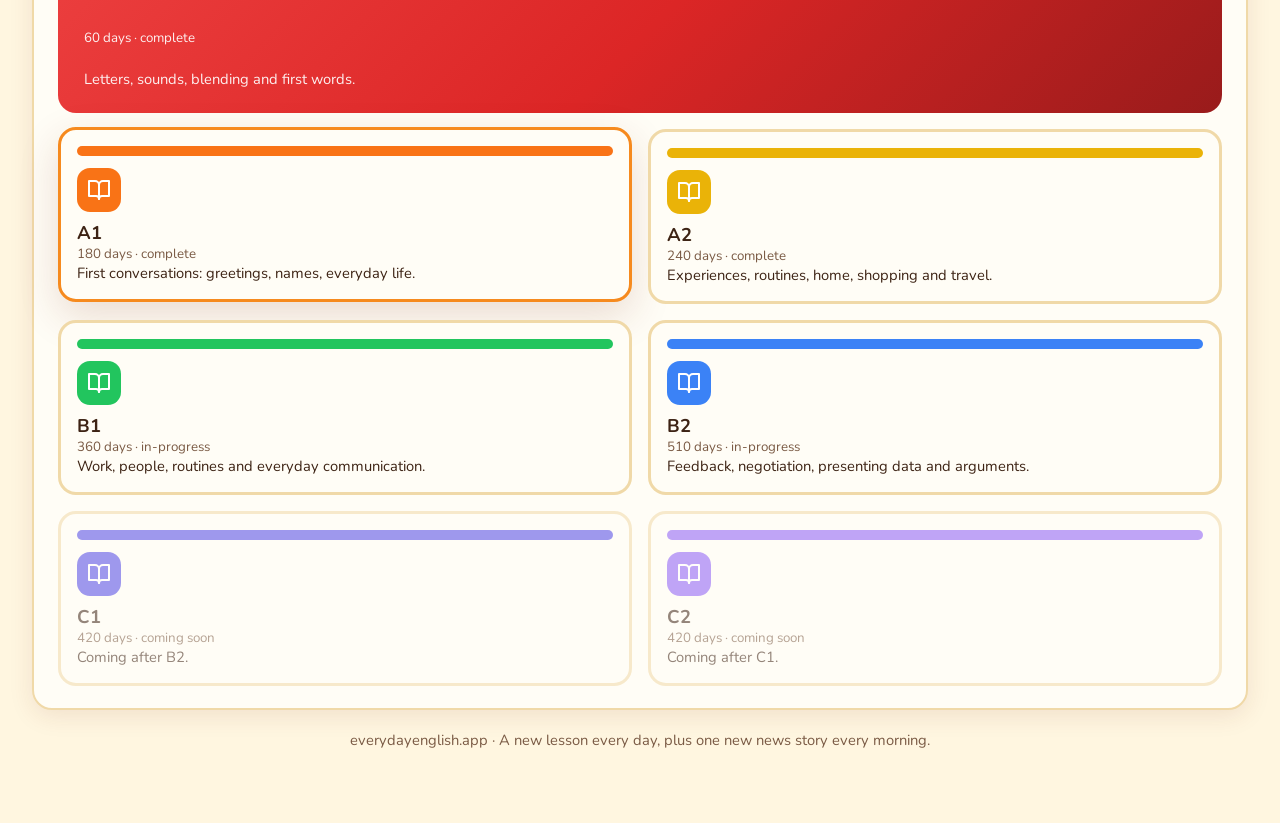
==== commit 8ced4a00: "Registration gate: News is free, courses need a free account (demo local account until Firebase Auth" ====
--- a/website/index.html
+++ b/website/index.html
@@ -97,15 +97,26 @@
   <section class="card" id="step2" hidden>
     <div class="section-head">
       <span class="ic-tile"><svg viewBox="0 0 24 24" fill="none" stroke="currentColor" stroke-width="2" stroke-linecap="round" stroke-linejoin="round"><path d="M17 21v-2a4 4 0 0 0-4-4H5a4 4 0 0 0-4 4v2"/><circle cx="9" cy="7" r="4"/><path d="M23 21v-2a4 4 0 0 0-3-3.87"/><path d="M16 3.13a4 4 0 0 1 0 7.75"/></svg></span>
-      <h2>Step 2 — Sign in to save your progress</h2>
+      <h2>Step 2 — Create your free account</h2>
     </div>
     <p>Your progress lives in your account, so it follows you from your computer
-    to your phone. We never ask for your gender — only which colour theme you like,
+    to your phone. Without an account you can read today's News, but you cannot
+    start a course. We never ask for your gender — only which colour theme you like,
     in Settings.</p>
-    <div class="notice"><strong>Demo placeholder.</strong> Google and Apple sign-in are
-    not connected yet — Firebase Auth is the next build step, and no account is
-    created here. For this preview, tap a button to continue as a demo learner.
-    Nothing is sent anywhere.</div>
+    <div class="notice"><strong>Preview.</strong> Your account is saved in this browser
+    only for now. Your password is never saved or sent anywhere. Real sign-in with
+    Google and Apple (Firebase Auth) is the next step — then your progress follows
+    you to any device.</div>
+    <form id="signupForm" class="gate-card" style="box-shadow:none;padding:0;margin-top:6px">
+      <label for="suName">Your name</label>
+      <input id="suName" name="name" autocomplete="name" required>
+      <label for="suEmail">Email</label>
+      <input id="suEmail" name="email" type="email" autocomplete="email" required>
+      <label for="suPassword">Choose a password</label>
+      <input id="suPassword" name="password" type="password" autocomplete="new-password" minlength="6" required>
+      <p><button class="btn" type="submit">Create my free account</button></p>
+    </form>
+    <p class="small muted">or</p>
     <p>
       <button class="btn google" id="googleBtn">Continue with Google</button>
       <button class="btn apple" id="appleBtn">Continue with Apple</button>
@@ -170,16 +181,32 @@
     if (n >= 2) document.getElementById('step2').scrollIntoView({behavior:'smooth', block:'start'});
   }
   function demoSignIn(provider) {
+    var a = EE.register('Learner', '', provider + ' (demo)');
     var p = EE.progress();
     p.provider = provider + ' (demo — Firebase Auth placeholder)';
     p.level = chosen;
     p.paidEntitlement = false; /* free at launch; flag exists from day one */
     EE.saveProgress(p);
     document.getElementById('signinNote').textContent =
-      'Signed in as a demo learner with ' + provider + '. No real account was created.';
+      'Welcome! Your account is saved in this browser for now (' + a.provider + ').';
     show(3);
     document.getElementById('step3').scrollIntoView({behavior:'smooth'});
   }
+  document.getElementById('signupForm').addEventListener('submit', function (e) {
+    e.preventDefault();
+    var name = document.getElementById('suName').value.trim();
+    var email = document.getElementById('suEmail').value.trim();
+    if (!name || !email) return;
+    var a = EE.register(name, email, 'email');
+    var p = EE.progress();
+    p.level = chosen;
+    p.paidEntitlement = false;
+    EE.saveProgress(p);
+    document.getElementById('signinNote').textContent =
+      'Welcome, ' + a.name + '! Your account is saved in this browser for now.';
+    show(3);
+    document.getElementById('step3').scrollIntoView({behavior:'smooth'});
+  });
   document.getElementById('googleBtn').onclick = function () { demoSignIn('Google'); };
   document.getElementById('appleBtn').onclick = function () { demoSignIn('Apple'); };
   document.getElementById('startBtn').onclick = function () {
--- a/website/styles.css
+++ b/website/styles.css
@@ -572,3 +572,14 @@
 /* Tappable words: tap any .speakable word to hear it. */
 .speakable{cursor:pointer}
 .speakable:focus-visible{outline:3px solid var(--primary);outline-offset:2px;border-radius:8px}
+
+/* Registration gate: News is free, courses need an account. */
+.gate-overlay{position:fixed;inset:0;background:rgba(61,35,20,.55);display:flex;align-items:flex-start;justify-content:center;padding:24px;z-index:200;overflow:auto}
+.gate-card{background:var(--surface);border-radius:var(--radius-lg);max-width:520px;width:100%;padding:28px;box-shadow:var(--shadow-lg);margin-top:6vh}
+.gate-card h2{margin-top:0}
+.gate-card label{display:block;font-weight:800;margin:14px 0 4px}
+.gate-card input{width:100%;font-family:inherit;font-size:1.05rem;padding:12px 14px;border:2px solid var(--border);border-radius:12px;background:#fff}
+.gate-card input:focus{outline:3px solid var(--primary);outline-offset:1px}
+.gate-card .btn{margin-top:14px}
+.account-chip{display:inline-flex;align-items:center;gap:6px;font-weight:800;color:var(--text);text-decoration:none;padding:8px 12px;border:2px solid var(--border);border-radius:999px;background:var(--surface);white-space:nowrap}
+.account-chip:hover{border-color:var(--primary)}
